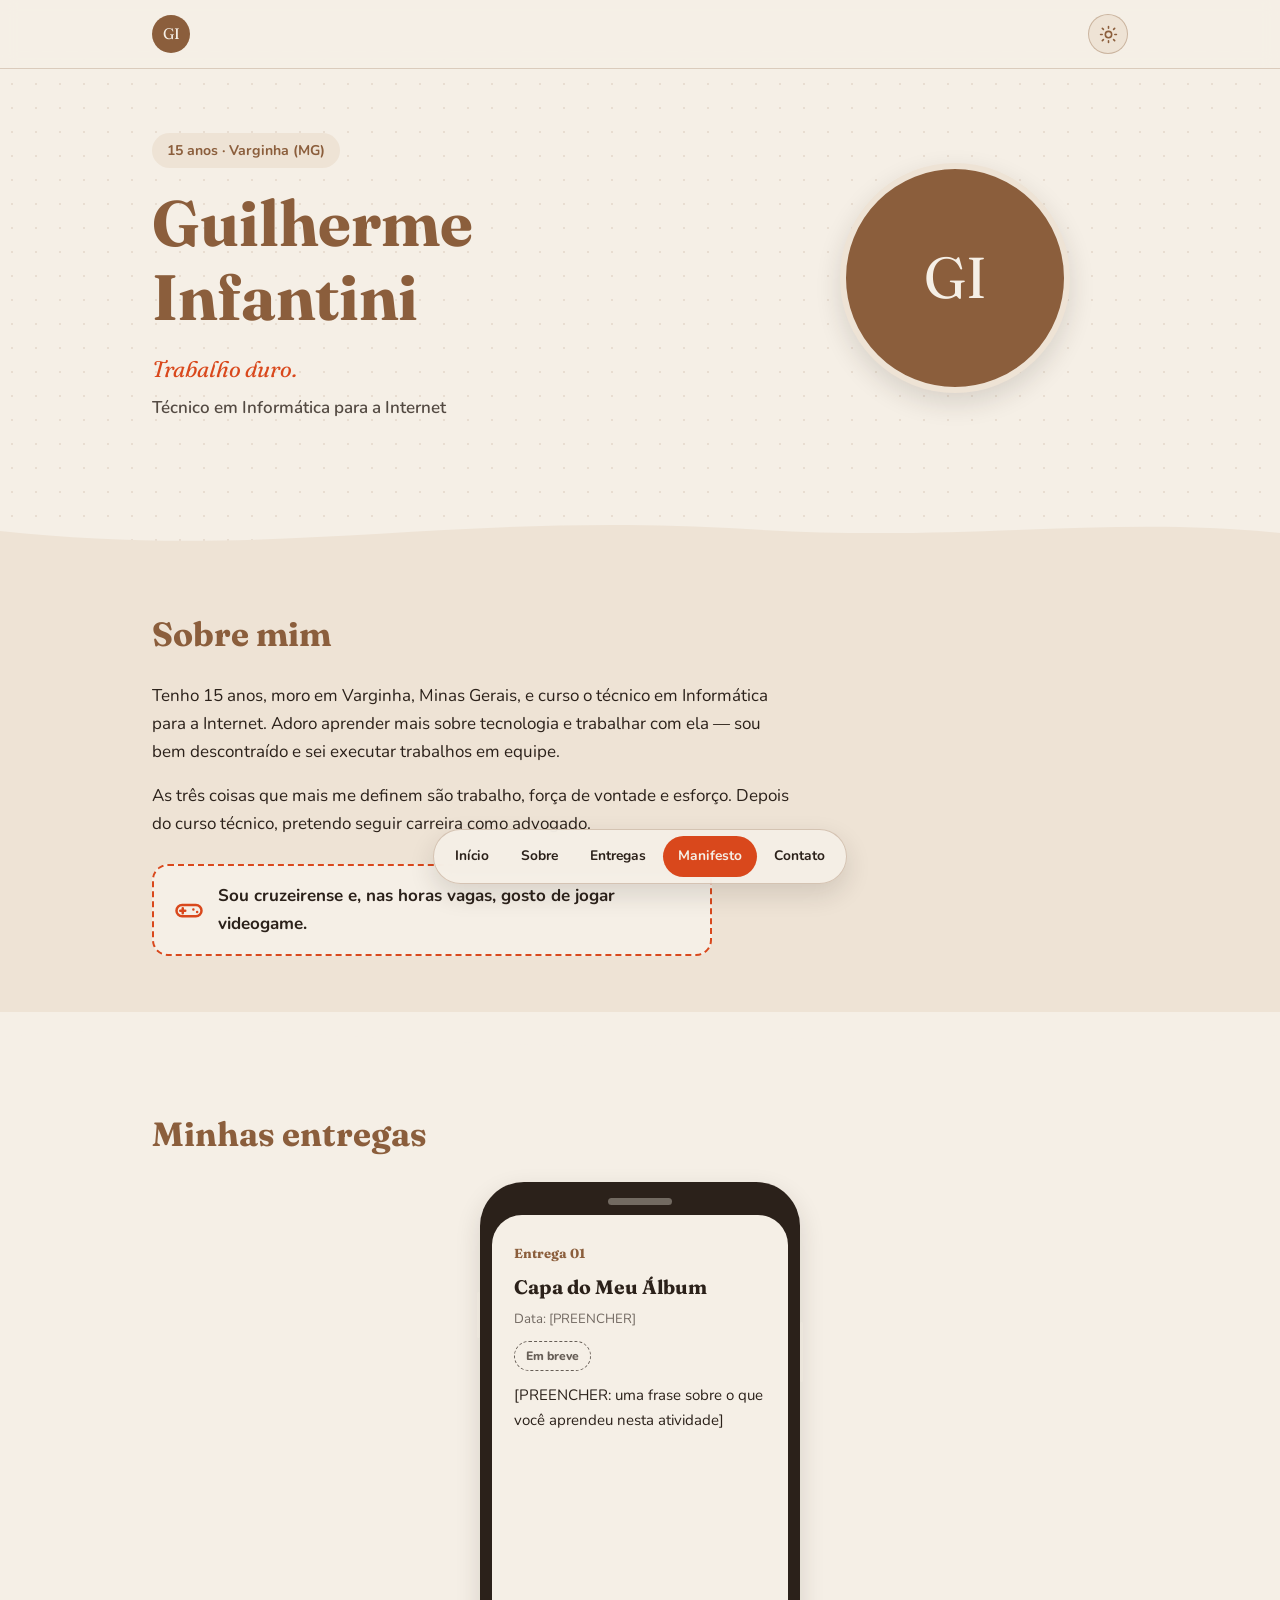
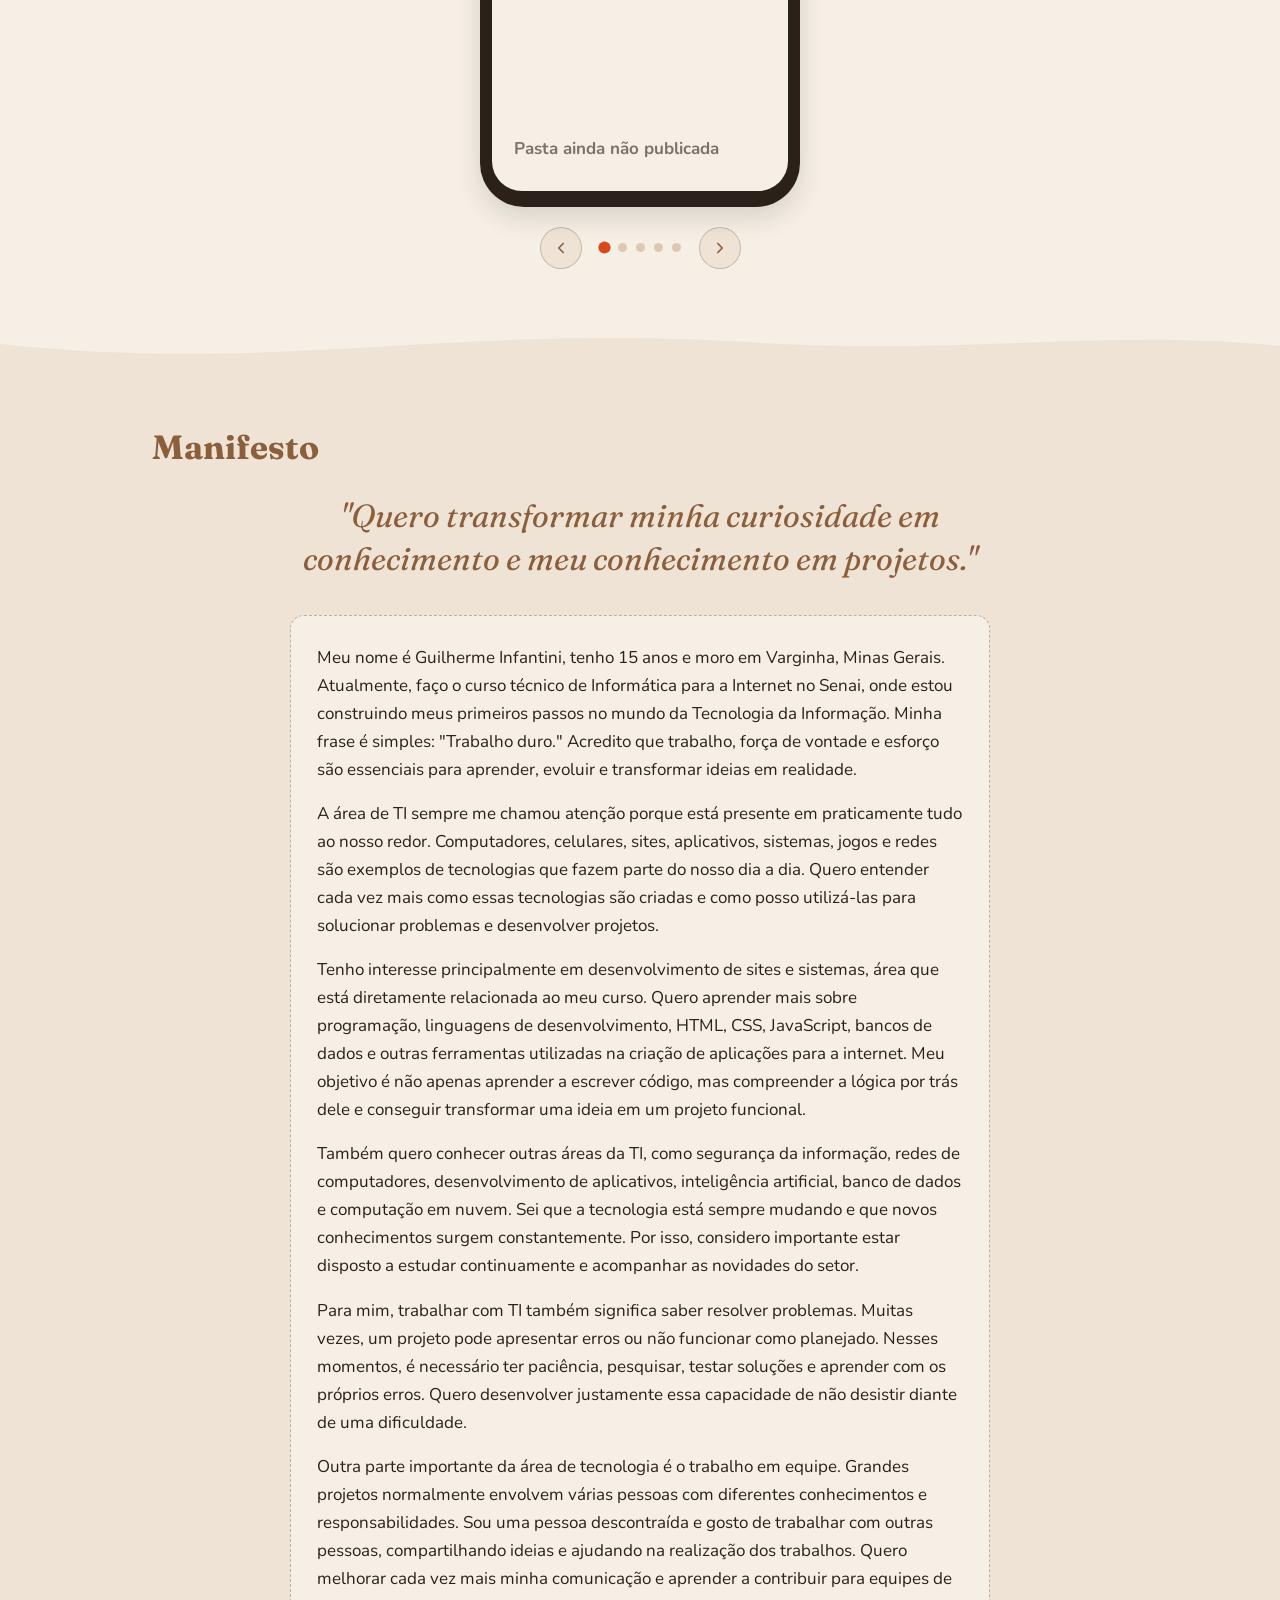
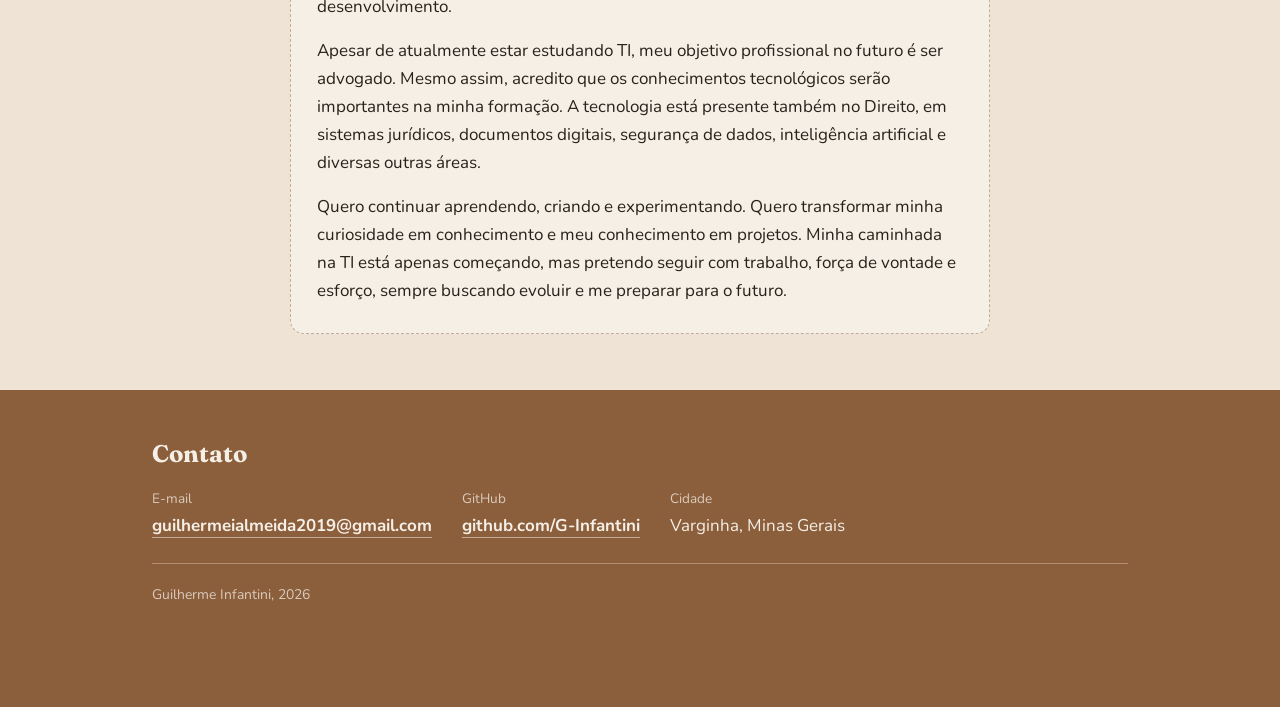
==== index.html @ 747e9217 "Add files via upload" ====
<!DOCTYPE html>
<html lang="pt-BR" data-tema="claro">
<head>
<meta charset="UTF-8">
<meta name="viewport" content="width=device-width, initial-scale=1">
<title>Guilherme Infantini</title>
<meta name="description" content="Guilherme Infantini, 15 anos, estudante do técnico em Informática para a Internet em Varginha, Minas Gerais.">

<!-- Fontes escolhidas: Fraunces (títulos, arredondada e acolhedora) e Nunito (texto) -->
<link rel="preconnect" href="https://fonts.googleapis.com">
<link rel="preconnect" href="https://fonts.gstatic.com" crossorigin>
<link href="https://fonts.googleapis.com/css2?family=Fraunces:opsz,wght@9..144,500;9..144,600;9..144,700&family=Nunito:wght@400;600;700;800&display=swap" rel="stylesheet">

<style>
  /* =========================================================
     VARIÁVEIS DE COR — paleta "Café com Leite" escolhida por mim.
     Tema claro é o padrão. O tema escuro troca só estas variáveis.
     ========================================================= */
  :root,
  [data-tema="claro"]{
    --fundo:      #F5EFE6; /* fundo geral da página */
    --texto:      #2B211A; /* texto principal */
    --primaria:   #8B5E3C; /* marrom, usada em títulos e ícones */
    --secundaria: #C9A27E; /* bege, usada em fundos e bordas suaves */
    --destaque:   #D9481C; /* laranja, usada em detalhes e botões */
    --fundo-alt: color-mix(in srgb, var(--secundaria) 16%, var(--fundo));
    --sombra: 0 10px 26px rgba(43,33,26,.14);
  }
  /* Tema escuro: mesmas cinco cores, só que invertendo o que é
     fundo e o que é texto, para manter contraste bom (AA). */
  [data-tema="escuro"]{
    --fundo:      #211A13;
    --texto:      #F5EFE6;
    --primaria:   #E0C29A;
    --secundaria: #8B5E3C;
    --destaque:   #FF7C52;
    --fundo-alt: color-mix(in srgb, var(--secundaria) 30%, var(--fundo));
    --sombra: 0 10px 28px rgba(0,0,0,.5);
  }

  *,*::before,*::after{box-sizing:border-box}

  html{scroll-behavior:smooth}

  body{
    margin:0;
    background:var(--fundo);
    color:var(--texto);
    font-family:'Nunito',-apple-system,BlinkMacSystemFont,"Segoe UI",sans-serif;
    font-size:17px;
    line-height:1.65;
    -webkit-font-smoothing:antialiased;
    transition:background .3s ease,color .3s ease;
  }

  /* Fundo pontilhado, bem sutil, fixo atrás de tudo */
  body::before{
    content:"";
    position:fixed;
    inset:0;
    z-index:-1;
    background-image:radial-gradient(var(--primaria) 1px, transparent 1px);
    background-size:24px 24px;
    opacity:.12;
    pointer-events:none;
  }

  h1,h2{
    font-family:'Fraunces',Georgia,serif;
    color:var(--primaria);
    line-height:1.15;
    margin:0;
  }

  a{color:var(--destaque)}
  a:focus-visible,button:focus-visible{
    outline:3px solid var(--destaque);
    outline-offset:3px;
    border-radius:4px;
  }

  .sr-only{
    position:absolute;width:1px;height:1px;
    padding:0;margin:-1px;overflow:hidden;
    clip:rect(0,0,0,0);white-space:nowrap;border:0;
  }

  .env{width:100%;max-width:1020px;margin-inline:auto;padding-inline:22px}

  /* =========================================================
     BARRA DE PROGRESSO DE LEITURA (fica no topo, cresce ao rolar)
     ========================================================= */
  .progresso{
    position:fixed;top:0;left:0;
    height:4px;width:0%;
    background:var(--destaque);
    z-index:60;
    transition:width .1s linear;
  }

  /* =========================================================
     BARRA SUPERIOR — logo + botão de alternar tema
     ========================================================= */
  .topo-fixo{
    position:sticky;top:0;z-index:30;
    background:color-mix(in srgb, var(--fundo) 88%, transparent);
    backdrop-filter:blur(8px);
    border-bottom:1px solid color-mix(in srgb, var(--primaria) 25%, transparent);
  }
  .env-fixo{
    max-width:1020px;margin-inline:auto;padding:14px 22px;
    display:flex;align-items:center;justify-content:space-between;
  }
  .logo{
    width:38px;height:38px;border-radius:50%;
    background:var(--primaria);color:var(--fundo);
    display:grid;place-items:center;
    font-family:'Fraunces',serif;font-size:.95rem;
    text-decoration:none;
  }
  .botao-tema{
    width:40px;height:40px;border-radius:50%;
    border:1px solid color-mix(in srgb, var(--primaria) 35%, transparent);
    background:var(--fundo-alt);
    color:var(--primaria);
    display:grid;place-items:center;cursor:pointer;
    transition:transform .3s ease;
  }
  .botao-tema:hover{transform:rotate(20deg)}
  .botao-tema svg{width:19px;height:19px}
  .icone-lua{display:none}
  [data-tema="escuro"] .icone-sol{display:none}
  [data-tema="escuro"] .icone-lua{display:block}

  /* =========================================================
     HERO — layout dividido (texto à esquerda, foto à direita)
     ========================================================= */
  .hero{padding:64px 0 90px}
  .hero .env{
    display:grid;grid-template-columns:1.35fr .8fr;
    gap:48px;align-items:center;
  }
  .etiqueta{
    display:inline-block;
    background:var(--fundo-alt);color:var(--primaria);
    font-weight:700;font-size:.88rem;
    padding:6px 15px;border-radius:999px;
    margin:0 0 18px;
  }
  h1{font-size:clamp(2.5rem,8vw,4rem);min-height:1.15em}
  .frase-hero{
    font-family:'Fraunces',serif;font-style:italic;
    font-size:1.4rem;color:var(--destaque);
    margin:18px 0 6px;
  }
  .curso{color:var(--texto);opacity:.8;font-weight:600;margin:0}

  .hero-foto{justify-self:center}
  .avatar{
    width:min(230px,58vw);aspect-ratio:1;border-radius:50%;
    background:var(--primaria);color:var(--fundo);
    display:grid;place-items:center;
    font-family:'Fraunces',serif;font-size:3.6rem;
    box-shadow:var(--sombra);
    border:6px solid var(--fundo-alt);
  }

  /* =========================================================
     DIVISÓRIA EM ONDA entre seções
     ========================================================= */
  .onda{display:block;width:100%;height:48px;margin-top:-1px}
  .onda path{fill:var(--fundo)}
  .onda.para-alt path{fill:var(--fundo-alt)}
  .onda.para-fundo path{fill:var(--fundo)}

  /* =========================================================
     SEÇÕES gerais
     ========================================================= */
  .secao{padding:56px 0}
  .secao.alt{background:var(--fundo-alt)}
  .secao h2{font-size:clamp(1.6rem,4.2vw,2.1rem);margin-bottom:28px}

  /* Animação de revelar ao rolar (some/some não, conforme prefers-reduced-motion) */
  .revela{opacity:0;transform:translateY(26px);transition:opacity .6s ease,transform .6s ease}
  .revela.mostrar{opacity:1;transform:none}

  /* --------- Sobre mim --------- */
  .sobre p{max-width:64ch;color:var(--texto);margin:0}
  .sobre p + p{margin-top:16px}

  .detalhe{
    margin-top:26px;
    display:flex;align-items:center;gap:14px;
    background:var(--fundo);
    border:2px dashed var(--destaque);
    border-radius:16px;
    padding:16px 20px;
    max-width:56ch;
  }
  .detalhe svg{width:30px;height:30px;color:var(--destaque);flex:none}
  .detalhe p{margin:0;font-weight:700}

  /* --------- Minhas entregas: carrossel em formato de celular --------- */
  .carrossel-celular{
    max-width:320px;margin:0 auto;text-align:center;
    border-radius:20px; /* só pra o contorno de foco ficar bonito */
  }

  /* moldura do aparelho */
  .celular{
    position:relative;
    background:var(--texto);
    border-radius:44px;
    padding:16px 12px;
    box-shadow:var(--sombra);
  }
  .entalhe{
    width:64px;height:7px;border-radius:999px;
    background:var(--fundo);opacity:.35;
    margin:0 auto 10px;
  }
  .botao-lateral{
    position:absolute;width:3px;border-radius:2px;
    background:color-mix(in srgb, var(--fundo) 30%, transparent);
  }
  .botao-lateral-1{left:-3px;top:110px;height:46px}
  .botao-lateral-2{right:-3px;top:140px;height:60px}

  /* tela: só o que está dentro dela é visível — as entregas deslizam aqui */
  .tela{
    background:var(--fundo);
    border-radius:30px;
    overflow:hidden;
    aspect-ratio:9/17.5;
    position:relative;
  }
  .tela-pista{
    list-style:none;margin:0;padding:0;
    display:flex;height:100%;width:100%;
    /* --indice é trocado pelo JS: cada passo desliza uma tela inteira */
    transform:translateX(calc(var(--indice, 0) * -100%));
    transition:transform .5s ease;
  }
  .tela-slide{
    flex:0 0 100%;height:100%;
    display:flex;flex-direction:column;
    text-align:left;
    padding:28px 22px;
    overflow-y:auto;
  }
  .tela-slide .numero{
    font-family:'Fraunces',serif;font-size:.82rem;
    color:var(--primaria);font-weight:700;margin:0 0 6px;
  }
  .tela-slide h3{
    font-family:'Fraunces',serif;font-size:1.22rem;
    margin:0 0 6px;color:var(--texto);
  }
  .tela-slide .data{font-size:.83rem;color:var(--texto);opacity:.65;margin:0 0 10px}
  .selo{
    display:inline-block;font-size:.76rem;font-weight:800;
    padding:4px 11px;border-radius:999px;margin-bottom:12px;align-self:flex-start;
  }
  .selo.concluida{background:var(--primaria);color:var(--fundo)}
  .selo.em-breve{background:transparent;border:1.5px dashed var(--texto);color:var(--texto);opacity:.7}
  .tela-slide .resumo{font-size:.94rem;margin:0 0 14px;color:var(--texto);flex:1}
  .tela-slide .link-entrega{
    display:inline-block;font-weight:800;text-decoration:none;
    border-bottom:2px solid var(--destaque);color:var(--texto);align-self:flex-start;
  }
  .tela-slide .link-desativado{
    display:inline-block;font-weight:700;color:var(--texto);opacity:.6;align-self:flex-start;
  }

  /* setas e bolinhas abaixo do celular */
  .controles-celular{
    display:flex;align-items:center;justify-content:center;gap:18px;
    margin-top:20px;
  }
  .seta-celular{
    width:42px;height:42px;border-radius:50%;
    border:1px solid color-mix(in srgb, var(--primaria) 35%, transparent);
    background:var(--fundo-alt);color:var(--primaria);
    display:grid;place-items:center;cursor:pointer;
    transition:background .2s ease,color .2s ease,transform .2s ease;
  }
  .seta-celular:hover{background:var(--destaque);color:var(--fundo);transform:scale(1.06)}
  .seta-celular svg{width:18px;height:18px}

  .pontos{display:flex;align-items:center;gap:9px}
  .ponto{
    width:9px;height:9px;border-radius:50%;
    background:var(--secundaria);border:0;padding:0;
    opacity:.5;cursor:pointer;transition:opacity .2s ease,transform .2s ease;
  }
  .ponto.ativo{opacity:1;background:var(--destaque);transform:scale(1.35)}

  @media (max-width:480px){
    .carrossel-celular{max-width:270px}
    .celular{padding:12px 9px;border-radius:36px}
    .tela{border-radius:24px}
  }

  /* --------- Manifesto --------- */
  .manifesto .frase-destaque{
    font-family:'Fraunces',serif;font-style:italic;
    font-size:clamp(1.4rem,4vw,2rem);
    color:var(--primaria);
    text-align:center;
    max-width:34ch;margin:0 auto 34px;
    line-height:1.35;
  }
  .texto-manifesto{
    max-width:70ch;margin:0 auto;color:var(--texto);
    background:var(--fundo);
    border:1px dashed color-mix(in srgb, var(--primaria) 45%, transparent);
    border-radius:14px;padding:28px 26px;
    text-align:left;
  }
  .texto-manifesto p{margin:0}
  .texto-manifesto p + p{margin-top:16px}

  /* =========================================================
     RODAPÉ / CONTATO
     ========================================================= */
  footer{
    background:var(--primaria);color:var(--fundo);
    padding:50px 0 100px; /* espaço extra embaixo por causa do menu flutuante */
  }
  footer h2{color:var(--fundo);font-size:1.5rem;margin-bottom:20px}
  .contatos{display:flex;gap:30px;flex-wrap:wrap;padding-bottom:22px;border-bottom:1px solid color-mix(in srgb, var(--fundo) 35%, transparent)}
  .contatos small{display:block;opacity:.75;font-size:.85rem;margin-bottom:2px}
  .contatos a{color:var(--fundo);text-decoration:none;border-bottom:1px solid color-mix(in srgb, var(--fundo) 55%, transparent);font-weight:700}
  .contatos a:hover{border-bottom-color:var(--fundo)}
  .assinatura{margin:20px 0 0;font-size:.87rem;opacity:.75}

  /* =========================================================
     MENU FLUTUANTE (pílula, fixo embaixo da tela)
     ========================================================= */
  .menu-flutuante{
    position:fixed;left:50%;bottom:16px;
    transform:translateX(-50%);
    z-index:50;
    display:flex;gap:2px;
    background:color-mix(in srgb, var(--fundo) 92%, transparent);
    backdrop-filter:blur(10px);
    border:1px solid color-mix(in srgb, var(--primaria) 30%, transparent);
    border-radius:999px;
    padding:6px;
    box-shadow:var(--sombra);
    max-width:94vw;
    overflow-x:auto;
  }
  .menu-flutuante a{
    white-space:nowrap;
    text-decoration:none;color:var(--texto);
    font-weight:700;font-size:.86rem;
    padding:9px 15px;border-radius:999px;
  }
  .menu-flutuante a.ativo{background:var(--destaque);color:var(--fundo)}

  /* =========================================================
     RESPONSIVO — celular
     ========================================================= */
  @media (max-width:820px){
    .hero{padding:38px 0 64px}
    .hero .env{grid-template-columns:1fr;gap:34px}
    .hero-foto{order:-1;justify-self:start}
    .secao{padding:44px 0}
  }
  @media (max-width:480px){
    body{font-size:16px}
    .menu-flutuante a{padding:8px 11px;font-size:.8rem}
    .detalhe{flex-direction:column;align-items:flex-start;text-align:left}
  }

  /* =========================================================
     RESPEITA "REDUZIR MOVIMENTO" — desliga toda animação/transição
     ========================================================= */
  @media (prefers-reduced-motion: reduce){
    *,*::before,*::after{
      animation-duration:.001ms !important;
      animation-iteration-count:1 !important;
      transition-duration:.001ms !important;
    }
    html{scroll-behavior:auto}
  }
</style>
</head>
<body>

<!-- Barra de progresso de leitura: a largura é atualizada pelo JS ao rolar -->
<div class="progresso" id="progresso" aria-hidden="true"></div>

<!-- Barra fixa do topo: logo + botão de tema -->
<header class="topo-fixo">
  <div class="env-fixo">
    <a href="#inicio" class="logo" aria-label="Voltar ao início">GI</a>
    <button id="botao-tema" class="botao-tema" type="button"
            aria-label="Alternar entre tema claro e escuro" aria-pressed="false">
      <!-- ícone de sol: aparece no tema claro -->
      <svg class="icone-sol" viewBox="0 0 24 24" fill="none" stroke="currentColor" stroke-width="2" stroke-linecap="round" aria-hidden="true">
        <circle cx="12" cy="12" r="4"/><path d="M12 2v2M12 20v2M4.2 4.2l1.4 1.4M18.4 18.4l1.4 1.4M2 12h2M20 12h2M4.2 19.8l1.4-1.4M18.4 5.6l1.4-1.4"/>
      </svg>
      <!-- ícone de lua: aparece no tema escuro -->
      <svg class="icone-lua" viewBox="0 0 24 24" fill="none" stroke="currentColor" stroke-width="2" stroke-linecap="round" stroke-linejoin="round" aria-hidden="true">
        <path d="M21 12.8A9 9 0 1 1 11.2 3 7 7 0 0 0 21 12.8z"/>
      </svg>
    </button>
  </div>
</header>

<main id="inicio">

  <!-- ================= HERO ================= -->
  <section class="hero">
    <div class="env">
      <div>
        <p class="etiqueta">15 anos · Varginha (MG)</p>

        <!-- Nome: efeito de "decifrar letra por letra".
             O texto real fica sempre disponível para leitor de tela (.sr-only);
             o span animado é decorativo (aria-hidden) e o JS reduz/desliga
             a animação se a pessoa pediu "reduzir movimento". -->
        <h1>
          <span class="sr-only">Guilherme Infantini</span>
          <span id="nome-scramble" aria-hidden="true">Guilherme Infantini</span>
        </h1>

        <p class="frase-hero">Trabalho duro.</p>
        <p class="curso">Técnico em Informática para a Internet</p>
      </div>

      <div class="hero-foto">
        <!-- Avatar em círculo. Para usar foto de verdade, troque a div abaixo por:
             <img class="avatar" src="minha-foto.jpg" alt="Foto de Guilherme Infantini" style="object-fit:cover"> -->
        <div class="avatar" role="img" aria-label="Foto de Guilherme Infantini">GI</div>
      </div>
    </div>
  </section>

  <svg class="onda para-alt" viewBox="0 0 1200 48" preserveAspectRatio="none" aria-hidden="true">
    <path d="M0,20 C260,50 420,0 700,18 C900,32 1040,4 1200,22 L1200,48 L0,48 Z"></path>
  </svg>

  <!-- ================= SOBRE MIM ================= -->
  <section id="sobre" class="secao alt sobre">
    <div class="env">
      <h2 class="revela">Sobre mim</h2>
      <p class="revela">Tenho 15 anos, moro em Varginha, Minas Gerais, e curso o técnico em Informática para a Internet. Adoro aprender mais sobre tecnologia e trabalhar com ela — sou bem descontraído e sei executar trabalhos em equipe.</p>
      <p class="revela">As três coisas que mais me definem são trabalho, força de vontade e esforço. Depois do curso técnico, pretendo seguir carreira como advogado.</p>

      <!-- Detalhe único da minha página, bem visível -->
      <aside class="detalhe revela">
        <svg viewBox="0 0 24 24" fill="none" stroke="currentColor" stroke-width="2" stroke-linecap="round" stroke-linejoin="round" aria-hidden="true">
          <rect x="2" y="8" width="20" height="9" rx="4.5"/>
          <path d="M7 10.5v4M5 12.5h4M15.5 11.5h.01M18.5 13.5h.01"/>
        </svg>
        <p>Sou cruzeirense e, nas horas vagas, gosto de jogar videogame.</p>
      </aside>
    </div>
  </section>

  <svg class="onda para-fundo" viewBox="0 0 1200 48" preserveAspectRatio="none" aria-hidden="true">
    <path d="M0,26 C260,0 420,50 700,30 C900,16 1040,44 1200,24 L1200,48 L0,48 Z"></path>
  </svg>

  <!-- ================= MINHAS ENTREGAS ================= -->
  <section id="entregas" class="secao entregas">
    <div class="env">
      <h2 class="revela">Minhas entregas</h2>

      <!-- Carrossel em formato de celular: mostra uma entrega por vez.
           Dá pra passar clicando nas setas, nas bolinhas, arrastando o
           dedo na tela (celular de verdade) ou com as setas do teclado. -->
      <div class="carrossel-celular revela" tabindex="0"
           aria-roledescription="carrossel" aria-label="Minhas entregas, uma por vez">

        <div class="celular">
          <div class="entalhe" aria-hidden="true"></div>

          <div class="tela">
            <ul class="tela-pista" id="pista-entregas" style="--indice:0">

              <!-- Cada slide é uma entrega. Troque data, status e link quando
                   ela estiver pronta: selo.em-breve -> selo.concluida,
                   troque o <span class="link-desativado"> por
                   <a class="link-entrega" href="LINK-REAL">Abrir pasta</a>. -->
              <li class="tela-slide">
                <p class="numero">Entrega 01</p>
                <h3>Capa do Meu Álbum</h3>
                <p class="data">Data: [PREENCHER]</p>
                <span class="selo em-breve">Em breve</span>
                <p class="resumo">[PREENCHER: uma frase sobre o que você aprendeu nesta atividade]</p>
                <span class="link-desativado">Pasta ainda não publicada</span>
              </li>

              <li class="tela-slide">
                <p class="numero">Entrega 02</p>
                <h3>Dashboard Quem Sou Eu</h3>
                <p class="data">Data: [PREENCHER]</p>
                <span class="selo em-breve">Em breve</span>
                <p class="resumo">[PREENCHER: uma frase sobre o que você aprendeu nesta atividade]</p>
                <span class="link-desativado">Pasta ainda não publicada</span>
              </li>

              <li class="tela-slide">
                <p class="numero">Entrega 03</p>
                <h3>Árvore das Profissões 2.0</h3>
                <p class="data">Data: [PREENCHER]</p>
                <span class="selo em-breve">Em breve</span>
                <p class="resumo">[PREENCHER: uma frase sobre o que você aprendeu nesta atividade]</p>
                <span class="link-desativado">Pasta ainda não publicada</span>
              </li>

              <li class="tela-slide">
                <p class="numero">Entrega 04</p>
                <h3>Âncoras de Carreira</h3>
                <p class="data">Data: [PREENCHER]</p>
                <span class="selo em-breve">Em breve</span>
                <p class="resumo">[PREENCHER: uma frase sobre o que você aprendeu nesta atividade]</p>
                <span class="link-desativado">Pasta ainda não publicada</span>
              </li>

              <li class="tela-slide">
                <p class="numero">Entrega 05</p>
                <h3>Manifesto</h3>
                <p class="data">Data: [PREENCHER]</p>
                <span class="selo em-breve">Em breve</span>
                <p class="resumo">[PREENCHER: uma frase sobre o que você aprendeu nesta atividade]</p>
                <span class="link-desativado">Pasta ainda não publicada</span>
              </li>

            </ul>
          </div>

          <span class="botao-lateral botao-lateral-1" aria-hidden="true"></span>
          <span class="botao-lateral botao-lateral-2" aria-hidden="true"></span>
        </div>

        <div class="controles-celular">
          <button type="button" id="entrega-anterior" class="seta-celular" aria-label="Entrega anterior">
            <svg viewBox="0 0 24 24" fill="none" stroke="currentColor" stroke-width="2.2" stroke-linecap="round" stroke-linejoin="round" aria-hidden="true"><path d="m15 18-6-6 6-6"/></svg>
          </button>

          <div class="pontos" id="pontos-entregas" role="tablist" aria-label="Ir direto para uma entrega">
            <button type="button" class="ponto ativo" data-indice="0" role="tab" aria-selected="true" aria-label="Entrega 1"></button>
            <button type="button" class="ponto" data-indice="1" role="tab" aria-selected="false" aria-label="Entrega 2"></button>
            <button type="button" class="ponto" data-indice="2" role="tab" aria-selected="false" aria-label="Entrega 3"></button>
            <button type="button" class="ponto" data-indice="3" role="tab" aria-selected="false" aria-label="Entrega 4"></button>
            <button type="button" class="ponto" data-indice="4" role="tab" aria-selected="false" aria-label="Entrega 5"></button>
          </div>

          <button type="button" id="entrega-proxima" class="seta-celular" aria-label="Próxima entrega">
            <svg viewBox="0 0 24 24" fill="none" stroke="currentColor" stroke-width="2.2" stroke-linecap="round" stroke-linejoin="round" aria-hidden="true"><path d="m9 18 6-6-6-6"/></svg>
          </button>
        </div>

        <!-- Anuncia a entrega atual para quem usa leitor de tela -->
        <p class="sr-only" id="status-carrossel" aria-live="polite">Entrega 1 de 5: Capa do Meu Álbum</p>
      </div>
    </div>
  </section>

  <svg class="onda para-alt" viewBox="0 0 1200 48" preserveAspectRatio="none" aria-hidden="true">
    <path d="M0,20 C260,50 420,0 700,18 C900,32 1040,4 1200,22 L1200,48 L0,48 Z"></path>
  </svg>

  <!-- ================= MANIFESTO ================= -->
  <section id="manifesto" class="secao alt manifesto">
    <div class="env">
      <h2 class="revela">Manifesto</h2>
      <blockquote class="frase-destaque revela">"Quero transformar minha curiosidade em conhecimento e meu conhecimento em projetos."</blockquote>

      <div class="texto-manifesto revela">
        <h3 class="sr-only">Meu Manifesto — Tecnologia, Trabalho e Futuro</h3>

        <p>Meu nome é Guilherme Infantini, tenho 15 anos e moro em Varginha, Minas Gerais. Atualmente, faço o curso técnico de Informática para a Internet no Senai, onde estou construindo meus primeiros passos no mundo da Tecnologia da Informação. Minha frase é simples: "Trabalho duro." Acredito que trabalho, força de vontade e esforço são essenciais para aprender, evoluir e transformar ideias em realidade.</p>

        <p>A área de TI sempre me chamou atenção porque está presente em praticamente tudo ao nosso redor. Computadores, celulares, sites, aplicativos, sistemas, jogos e redes são exemplos de tecnologias que fazem parte do nosso dia a dia. Quero entender cada vez mais como essas tecnologias são criadas e como posso utilizá-las para solucionar problemas e desenvolver projetos.</p>

        <p>Tenho interesse principalmente em desenvolvimento de sites e sistemas, área que está diretamente relacionada ao meu curso. Quero aprender mais sobre programação, linguagens de desenvolvimento, HTML, CSS, JavaScript, bancos de dados e outras ferramentas utilizadas na criação de aplicações para a internet. Meu objetivo é não apenas aprender a escrever código, mas compreender a lógica por trás dele e conseguir transformar uma ideia em um projeto funcional.</p>

        <p>Também quero conhecer outras áreas da TI, como segurança da informação, redes de computadores, desenvolvimento de aplicativos, inteligência artificial, banco de dados e computação em nuvem. Sei que a tecnologia está sempre mudando e que novos conhecimentos surgem constantemente. Por isso, considero importante estar disposto a estudar continuamente e acompanhar as novidades do setor.</p>

        <p>Para mim, trabalhar com TI também significa saber resolver problemas. Muitas vezes, um projeto pode apresentar erros ou não funcionar como planejado. Nesses momentos, é necessário ter paciência, pesquisar, testar soluções e aprender com os próprios erros. Quero desenvolver justamente essa capacidade de não desistir diante de uma dificuldade.</p>

        <p>Outra parte importante da área de tecnologia é o trabalho em equipe. Grandes projetos normalmente envolvem várias pessoas com diferentes conhecimentos e responsabilidades. Sou uma pessoa descontraída e gosto de trabalhar com outras pessoas, compartilhando ideias e ajudando na realização dos trabalhos. Quero melhorar cada vez mais minha comunicação e aprender a contribuir para equipes de desenvolvimento.</p>

        <p>Apesar de atualmente estar estudando TI, meu objetivo profissional no futuro é ser advogado. Mesmo assim, acredito que os conhecimentos tecnológicos serão importantes na minha formação. A tecnologia está presente também no Direito, em sistemas jurídicos, documentos digitais, segurança de dados, inteligência artificial e diversas outras áreas.</p>

        <p>Quero continuar aprendendo, criando e experimentando. Quero transformar minha curiosidade em conhecimento e meu conhecimento em projetos. Minha caminhada na TI está apenas começando, mas pretendo seguir com trabalho, força de vontade e esforço, sempre buscando evoluir e me preparar para o futuro.</p>
      </div>
    </div>
  </section>

</main>

<!-- ================= CONTATO ================= -->
<footer id="contato">
  <div class="env">
    <h2>Contato</h2>
    <div class="contatos">
      <div>
        <small>E-mail</small>
        <a href="mailto:guilhermeialmeida2019@gmail.com">guilhermeialmeida2019@gmail.com</a>
      </div>
      <div>
        <small>GitHub</small>
        <a href="https://github.com/G-Infantini" target="_blank" rel="noopener">github.com/G-Infantini</a>
      </div>
      <div>
        <small>Cidade</small>
        <span>Varginha, Minas Gerais</span>
      </div>
    </div>
    <p class="assinatura">Guilherme Infantini, 2026</p>
  </div>
</footer>

<!-- Menu flutuante, estilo pílula, fixo embaixo da tela -->
<nav class="menu-flutuante" aria-label="Navegação principal">
  <a href="#inicio">Início</a>
  <a href="#sobre">Sobre</a>
  <a href="#entregas">Entregas</a>
  <a href="#manifesto">Manifesto</a>
  <a href="#contato">Contato</a>
</nav>

<script>
  // Verifica se a pessoa pediu para reduzir movimento no sistema dela
  var reduzirMovimento = window.matchMedia('(prefers-reduced-motion: reduce)').matches;

  /* ---------------------------------------------------------
     1) BARRA DE PROGRESSO DE LEITURA
     Calcula quanto da página já foi rolado e ajusta a largura da barra.
     --------------------------------------------------------- */
  var barraProgresso = document.getElementById('progresso');
  function atualizarProgresso(){
    var alturaTotal = document.documentElement.scrollHeight - window.innerHeight;
    var rolado = window.scrollY;
    var porcentagem = alturaTotal > 0 ? (rolado / alturaTotal) * 100 : 0;
    barraProgresso.style.width = porcentagem + '%';
  }
  window.addEventListener('scroll', atualizarProgresso, { passive: true });
  atualizarProgresso();

  /* ---------------------------------------------------------
     2) BOTÃO DE TEMA CLARO/ESCURO
     Guarda a escolha no localStorage para lembrar na próxima visita.
     --------------------------------------------------------- */
  var raiz = document.documentElement;
  var botaoTema = document.getElementById('botao-tema');
  var temaSalvo = localStorage.getItem('tema-guilherme');
  if(temaSalvo){
    raiz.setAttribute('data-tema', temaSalvo);
    botaoTema.setAttribute('aria-pressed', String(temaSalvo === 'escuro'));
  }
  botaoTema.addEventListener('click', function(){
    var atual = raiz.getAttribute('data-tema');
    var novo = atual === 'escuro' ? 'claro' : 'escuro';
    raiz.setAttribute('data-tema', novo);
    localStorage.setItem('tema-guilherme', novo);
    botaoTema.setAttribute('aria-pressed', String(novo === 'escuro'));
  });

  /* ---------------------------------------------------------
     3) NOME QUE SE "DECIFRA" LETRA POR LETRA
     Embaralha o texto e vai revelando as letras certas aos poucos.
     Se a pessoa pediu para reduzir movimento, mostra o nome direto.
     --------------------------------------------------------- */
  var spanNome = document.getElementById('nome-scramble');
  var nomeFinal = 'Guilherme Infantini';
  var letrasAleatorias = 'ABCDEFGHIJKLMNOPQRSTUVWXYZabcdefghijklmnopqrstuvwxyz';

  function embaralharNome(elemento, texto, duracaoMs){
    var totalFrames = Math.round(duracaoMs / 40);
    var frame = 0;
    var intervalo = setInterval(function(){
      frame++;
      var progresso = frame / totalFrames;
      var novoTexto = '';
      for(var i = 0; i < texto.length; i++){
        var letra = texto[i];
        if(letra === ' '){ novoTexto += ' '; continue; }
        if(i / texto.length < progresso){
          novoTexto += letra;
        } else {
          novoTexto += letrasAleatorias[Math.floor(Math.random() * letrasAleatorias.length)];
        }
      }
      elemento.textContent = novoTexto;
      if(frame >= totalFrames){
        elemento.textContent = texto;
        clearInterval(intervalo);
      }
    }, 40);
  }

  if(reduzirMovimento){
    spanNome.textContent = nomeFinal;
  } else {
    embaralharNome(spanNome, nomeFinal, 900);
  }

  /* ---------------------------------------------------------
     4) SEÇÕES SURGEM DE BAIXO PARA CIMA AO ROLAR
     --------------------------------------------------------- */
  var itensRevelar = document.querySelectorAll('.revela');
  if(reduzirMovimento){
    itensRevelar.forEach(function(el){ el.classList.add('mostrar'); });
  } else {
    var observadorRevela = new IntersectionObserver(function(entradas){
      entradas.forEach(function(entrada){
        if(entrada.isIntersecting){
          entrada.target.classList.add('mostrar');
          observadorRevela.unobserve(entrada.target);
        }
      });
    }, { threshold: 0.15 });
    itensRevelar.forEach(function(el){ observadorRevela.observe(el); });
  }

  /* ---------------------------------------------------------
     5) CARROSSEL EM FORMATO DE CELULAR (seção "Minhas entregas")
     Passa uma entrega de cada vez. Funciona clicando nas setas,
     nas bolinhas, arrastando o dedo na tela e com as setas do teclado.
     --------------------------------------------------------- */
  var pistaEntregas = document.getElementById('pista-entregas');
  var slidesEntregas = pistaEntregas.querySelectorAll('.tela-slide');
  var pontosEntregas = document.querySelectorAll('.ponto');
  var statusCarrossel = document.getElementById('status-carrossel');
  var botaoAnterior = document.getElementById('entrega-anterior');
  var botaoProxima = document.getElementById('entrega-proxima');
  var telaEntregas = document.querySelector('.tela');
  var indiceEntregaAtual = 0;
  var titulosEntregas = [
    'Capa do Meu Álbum',
    'Dashboard Quem Sou Eu',
    'Árvore das Profissões 2.0',
    'Âncoras de Carreira',
    'Manifesto'
  ];

  function irParaEntrega(indice){
    // Dá a volta: depois da última, volta pra primeira (e vice-versa)
    var total = slidesEntregas.length;
    indiceEntregaAtual = (indice + total) % total;
    pistaEntregas.style.setProperty('--indice', indiceEntregaAtual);
    pontosEntregas.forEach(function(ponto, i){
      var ativo = i === indiceEntregaAtual;
      ponto.classList.toggle('ativo', ativo);
      ponto.setAttribute('aria-selected', String(ativo));
    });
    statusCarrossel.textContent =
      'Entrega ' + (indiceEntregaAtual + 1) + ' de ' + total + ': ' + titulosEntregas[indiceEntregaAtual];
  }

  botaoAnterior.addEventListener('click', function(){ irParaEntrega(indiceEntregaAtual - 1); });
  botaoProxima.addEventListener('click', function(){ irParaEntrega(indiceEntregaAtual + 1); });
  pontosEntregas.forEach(function(ponto){
    ponto.addEventListener('click', function(){
      irParaEntrega(Number(ponto.getAttribute('data-indice')));
    });
  });

  // Setas do teclado, quando o carrossel estiver em foco
  document.querySelector('.carrossel-celular').addEventListener('keydown', function(e){
    if(e.key === 'ArrowRight'){ irParaEntrega(indiceEntregaAtual + 1); }
    if(e.key === 'ArrowLeft'){ irParaEntrega(indiceEntregaAtual - 1); }
  });

  // Arrastar o dedo na tela do celular (toque)
  var xToqueInicial = null;
  telaEntregas.addEventListener('touchstart', function(e){
    xToqueInicial = e.touches[0].clientX;
  }, { passive: true });
  telaEntregas.addEventListener('touchend', function(e){
    if(xToqueInicial === null) return;
    var diferenca = xToqueInicial - e.changedTouches[0].clientX;
    if(Math.abs(diferenca) > 40){
      irParaEntrega(diferenca > 0 ? indiceEntregaAtual + 1 : indiceEntregaAtual - 1);
    }
    xToqueInicial = null;
  });

  irParaEntrega(0);

  /* ---------------------------------------------------------
     6) MENU FLUTUANTE: marca o link da seção que está na tela
     --------------------------------------------------------- */
  var secoesPagina = ['inicio','sobre','entregas','manifesto','contato']
    .map(function(id){ return document.getElementById(id); })
    .filter(Boolean);
  var linksMenu = document.querySelectorAll('.menu-flutuante a');
  var observadorMenu = new IntersectionObserver(function(entradas){
    entradas.forEach(function(entrada){
      if(entrada.isIntersecting){
        linksMenu.forEach(function(link){
          link.classList.toggle('ativo', link.getAttribute('href') === '#' + entrada.target.id);
        });
      }
    });
  }, { rootMargin: '-45% 0px -50% 0px' });
  secoesPagina.forEach(function(s){ observadorMenu.observe(s); });
</script>

</body>
</html>
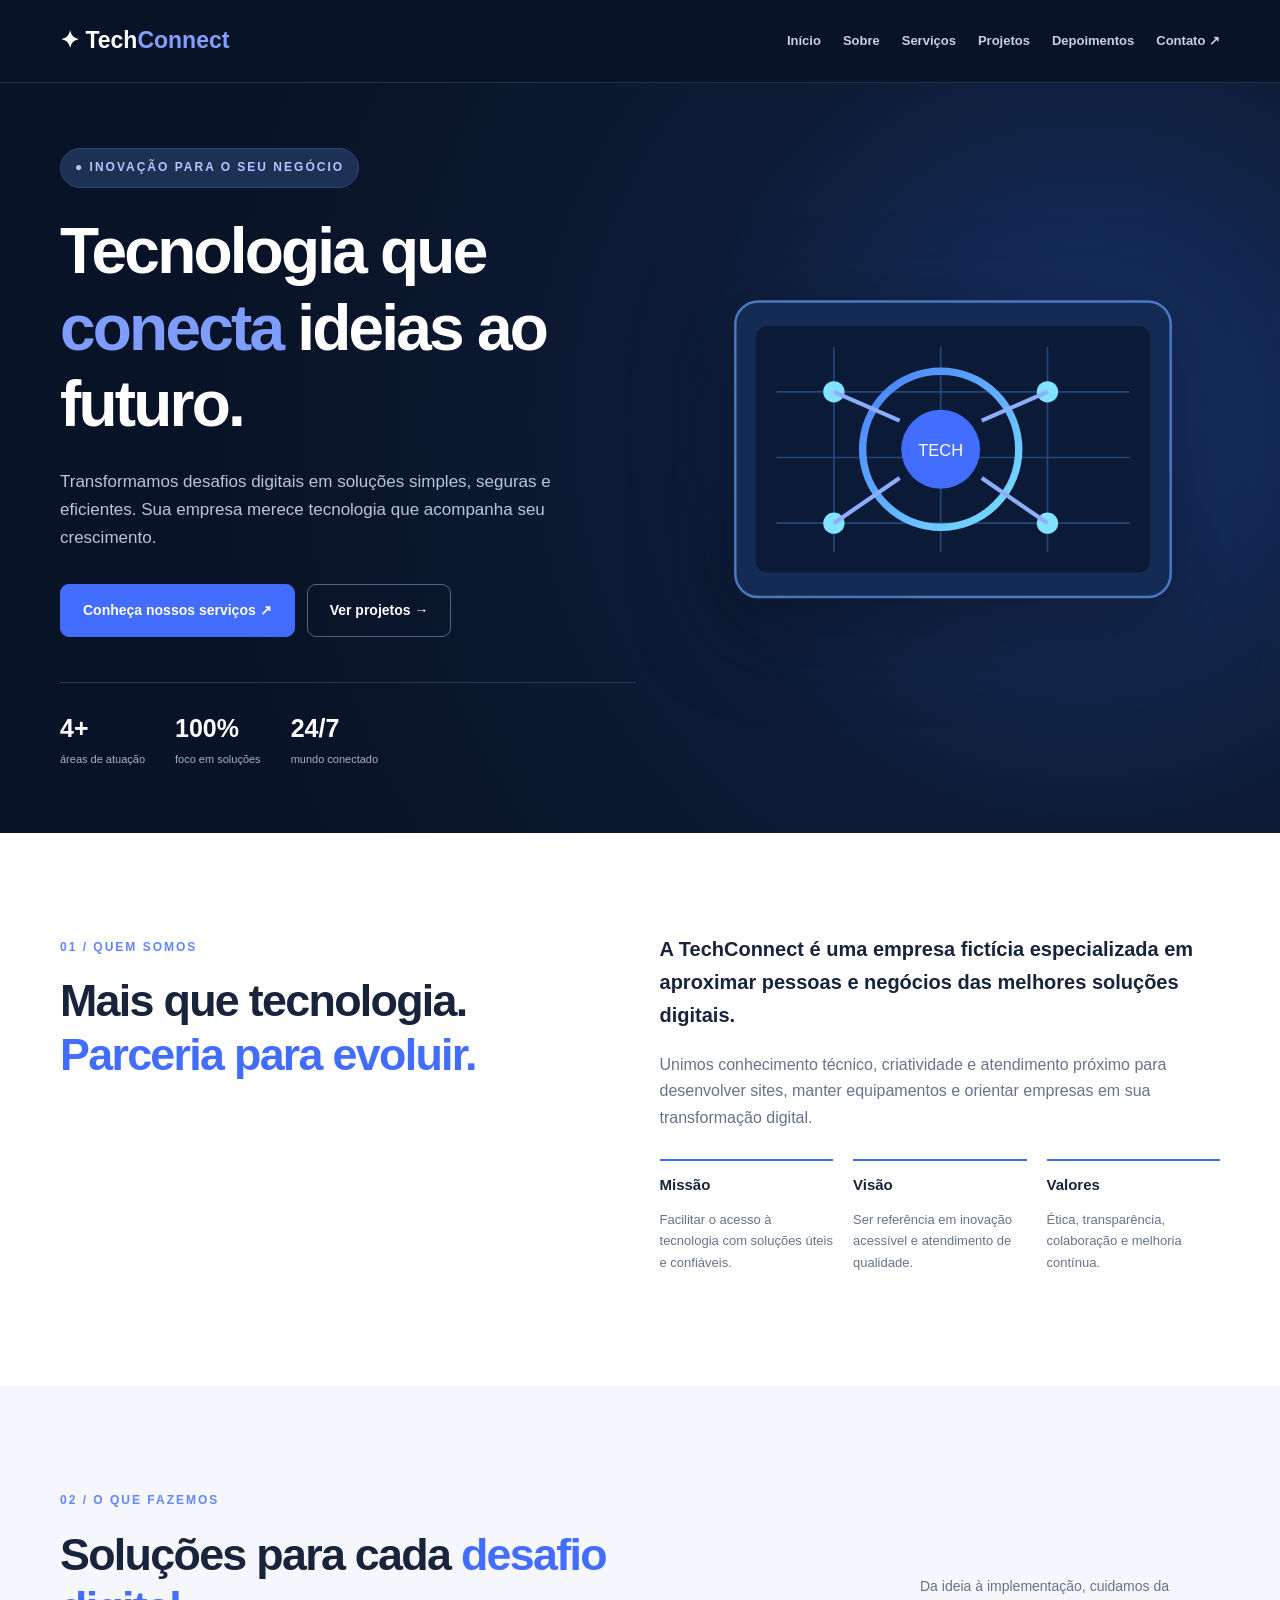
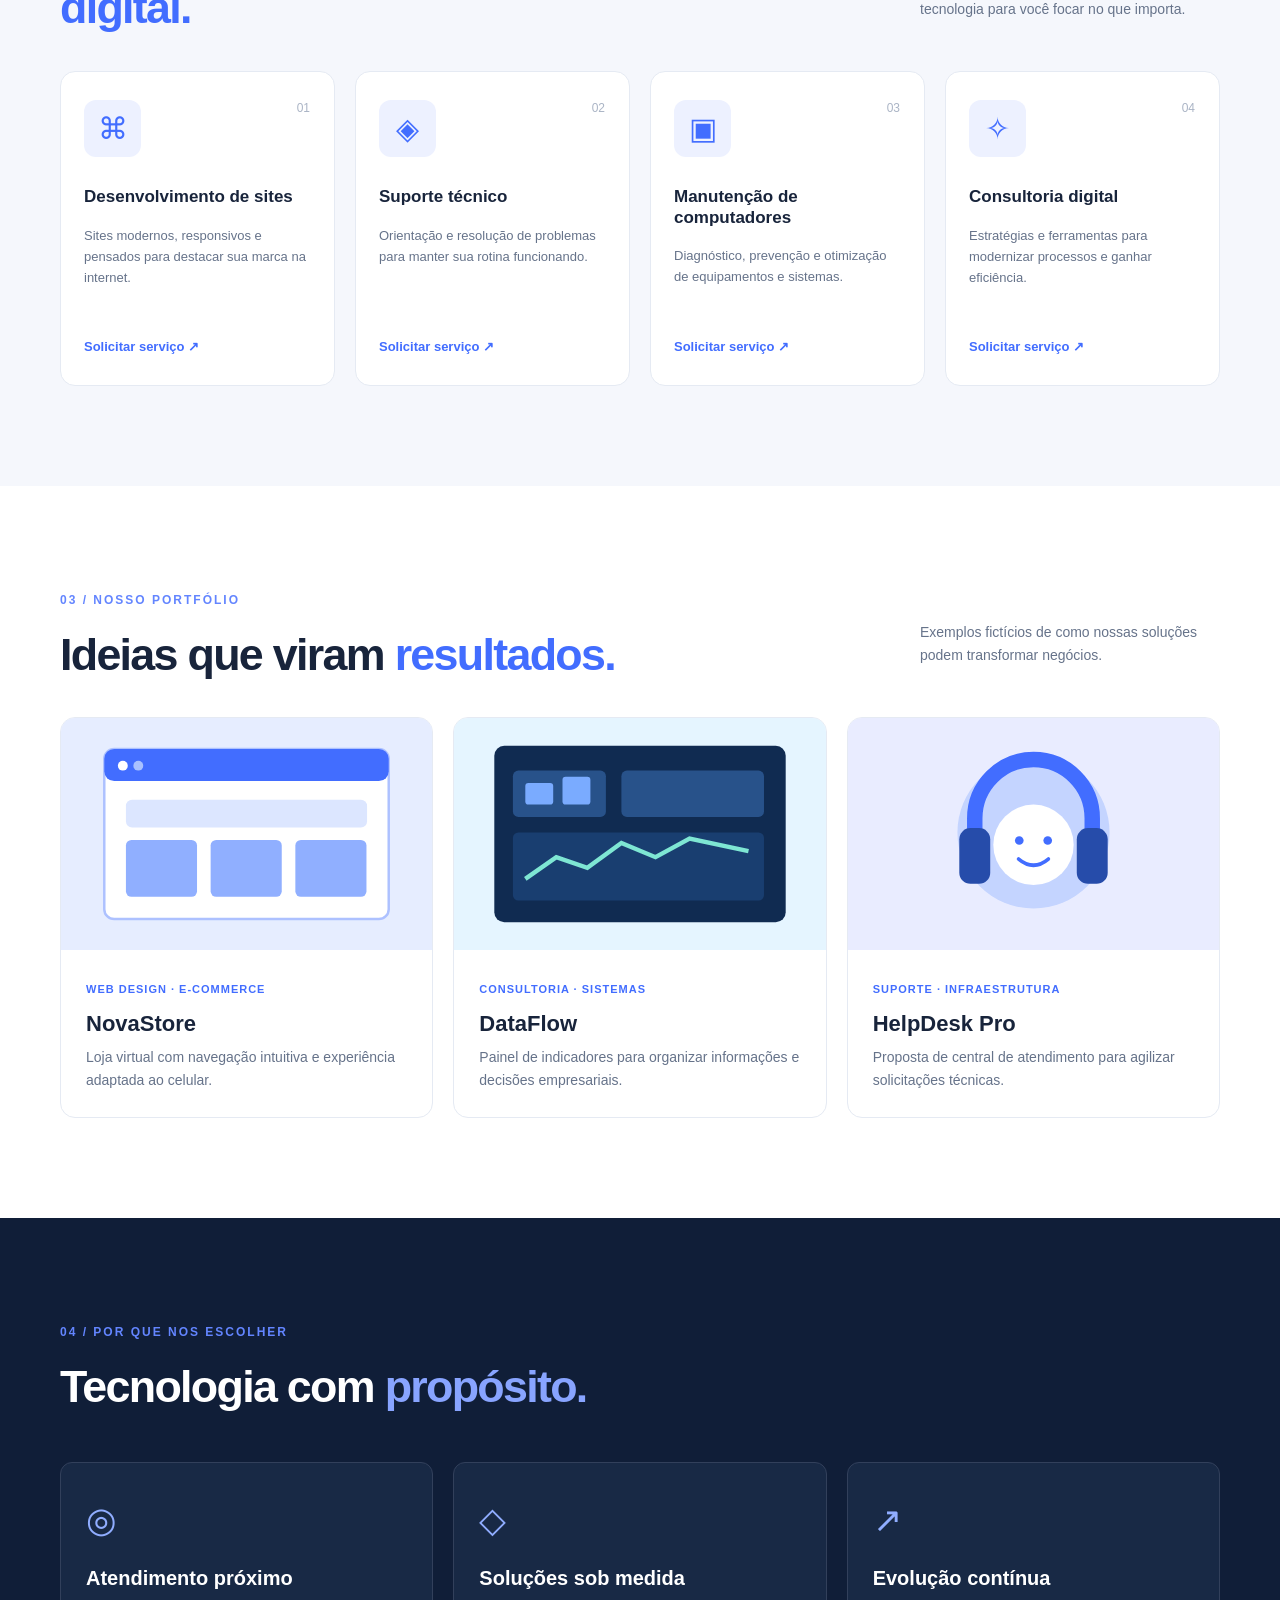
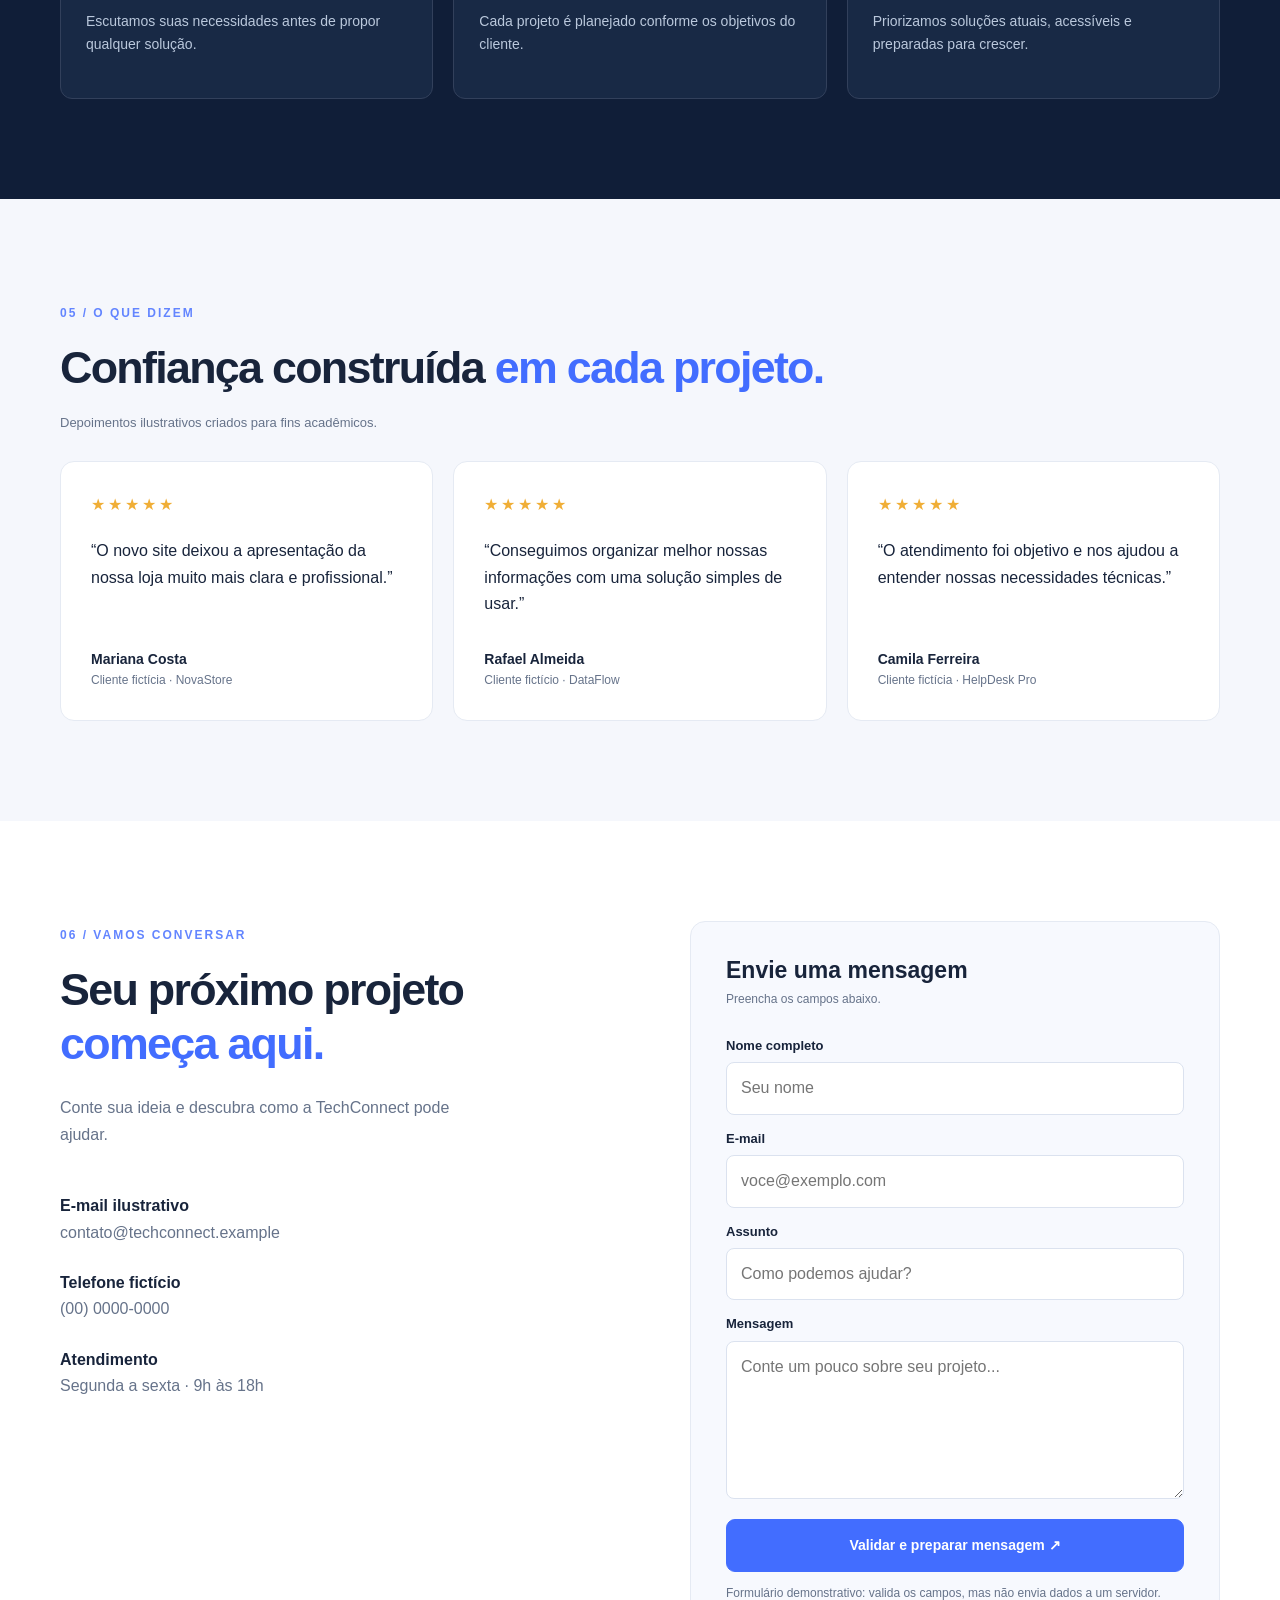
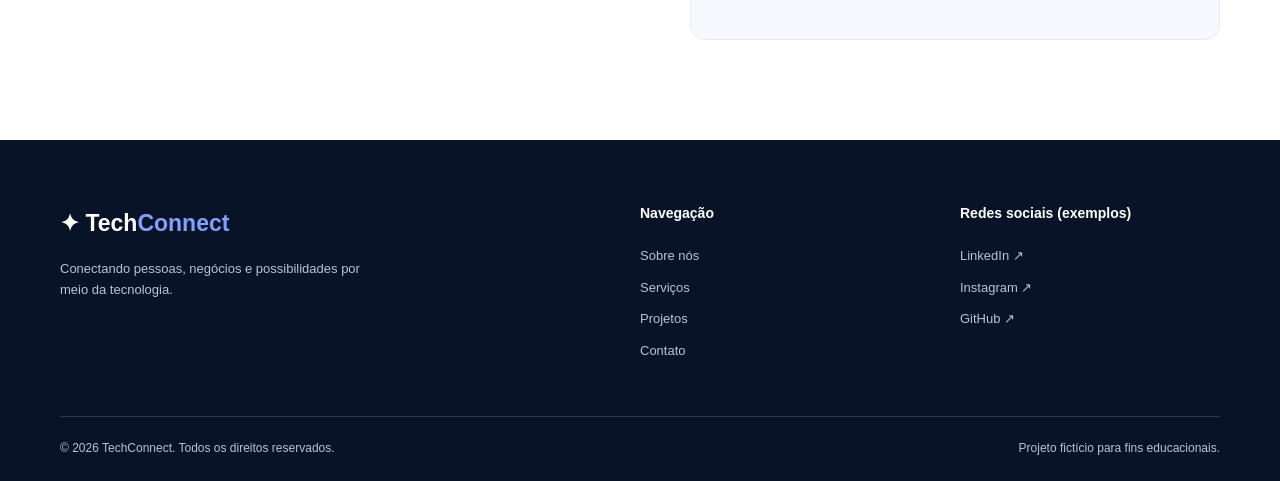
==== commit 8d54990f: "Organiza o TechConnect na raiz e preserva o endereço antigo do site" ====
--- a/index.html
+++ b/index.html
@@ -1,809 +1,18 @@
-<!DOCTYPE html>
-<html lang="pt-BR" data-tema="claro">
+<!doctype html>
+<html lang="pt-BR">
 <head>
-<meta charset="UTF-8">
-<meta name="viewport" content="width=device-width, initial-scale=1">
-<title>Guilherme Infantini</title>
-<meta name="description" content="Guilherme Infantini, 15 anos, estudante do técnico em Informática para a Internet em Varginha, Minas Gerais.">
-
-<!-- Fontes escolhidas: Fraunces (títulos, arredondada e acolhedora) e Nunito (texto) -->
-<link rel="preconnect" href="https://fonts.googleapis.com">
-<link rel="preconnect" href="https://fonts.gstatic.com" crossorigin>
-<link href="https://fonts.googleapis.com/css2?family=Fraunces:opsz,wght@9..144,500;9..144,600;9..144,700&family=Nunito:wght@400;600;700;800&display=swap" rel="stylesheet">
-
-<style>
-  /* =========================================================
-     VARIÁVEIS DE COR — paleta "Café com Leite" escolhida por mim.
-     Tema claro é o padrão. O tema escuro troca só estas variáveis.
-     ========================================================= */
-  :root,
-  [data-tema="claro"]{
-    --fundo:      #F5EFE6; /* fundo geral da página */
-    --texto:      #2B211A; /* texto principal */
-    --primaria:   #8B5E3C; /* marrom, usada em títulos e ícones */
-    --secundaria: #C9A27E; /* bege, usada em fundos e bordas suaves */
-    --destaque:   #D9481C; /* laranja, usada em detalhes e botões */
-    --fundo-alt: color-mix(in srgb, var(--secundaria) 16%, var(--fundo));
-    --sombra: 0 10px 26px rgba(43,33,26,.14);
-  }
-  /* Tema escuro: mesmas cinco cores, só que invertendo o que é
-     fundo e o que é texto, para manter contraste bom (AA). */
-  [data-tema="escuro"]{
-    --fundo:      #211A13;
-    --texto:      #F5EFE6;
-    --primaria:   #E0C29A;
-    --secundaria: #8B5E3C;
-    --destaque:   #FF7C52;
-    --fundo-alt: color-mix(in srgb, var(--secundaria) 30%, var(--fundo));
-    --sombra: 0 10px 28px rgba(0,0,0,.5);
-  }
-
-  *,*::before,*::after{box-sizing:border-box}
-
-  html{scroll-behavior:smooth}
-
-  body{
-    margin:0;
-    background:var(--fundo);
-    color:var(--texto);
-    font-family:'Nunito',-apple-system,BlinkMacSystemFont,"Segoe UI",sans-serif;
-    font-size:17px;
-    line-height:1.65;
-    -webkit-font-smoothing:antialiased;
-    transition:background .3s ease,color .3s ease;
-  }
-
-  /* Fundo pontilhado, bem sutil, fixo atrás de tudo */
-  body::before{
-    content:"";
-    position:fixed;
-    inset:0;
-    z-index:-1;
-    background-image:radial-gradient(var(--primaria) 1px, transparent 1px);
-    background-size:24px 24px;
-    opacity:.12;
-    pointer-events:none;
-  }
-
-  h1,h2{
-    font-family:'Fraunces',Georgia,serif;
-    color:var(--primaria);
-    line-height:1.15;
-    margin:0;
-  }
-
-  a{color:var(--destaque)}
-  a:focus-visible,button:focus-visible{
-    outline:3px solid var(--destaque);
-    outline-offset:3px;
-    border-radius:4px;
-  }
-
-  .sr-only{
-    position:absolute;width:1px;height:1px;
-    padding:0;margin:-1px;overflow:hidden;
-    clip:rect(0,0,0,0);white-space:nowrap;border:0;
-  }
-
-  .env{width:100%;max-width:1020px;margin-inline:auto;padding-inline:22px}
-
-  /* =========================================================
-     BARRA DE PROGRESSO DE LEITURA (fica no topo, cresce ao rolar)
-     ========================================================= */
-  .progresso{
-    position:fixed;top:0;left:0;
-    height:4px;width:0%;
-    background:var(--destaque);
-    z-index:60;
-    transition:width .1s linear;
-  }
-
-  /* =========================================================
-     BARRA SUPERIOR — logo + botão de alternar tema
-     ========================================================= */
-  .topo-fixo{
-    position:sticky;top:0;z-index:30;
-    background:color-mix(in srgb, var(--fundo) 88%, transparent);
-    backdrop-filter:blur(8px);
-    border-bottom:1px solid color-mix(in srgb, var(--primaria) 25%, transparent);
-  }
-  .env-fixo{
-    max-width:1020px;margin-inline:auto;padding:14px 22px;
-    display:flex;align-items:center;justify-content:space-between;
-  }
-  .logo{
-    width:38px;height:38px;border-radius:50%;
-    background:var(--primaria);color:var(--fundo);
-    display:grid;place-items:center;
-    font-family:'Fraunces',serif;font-size:.95rem;
-    text-decoration:none;
-  }
-  .botao-tema{
-    width:40px;height:40px;border-radius:50%;
-    border:1px solid color-mix(in srgb, var(--primaria) 35%, transparent);
-    background:var(--fundo-alt);
-    color:var(--primaria);
-    display:grid;place-items:center;cursor:pointer;
-    transition:transform .3s ease;
-  }
-  .botao-tema:hover{transform:rotate(20deg)}
-  .botao-tema svg{width:19px;height:19px}
-  .icone-lua{display:none}
-  [data-tema="escuro"] .icone-sol{display:none}
-  [data-tema="escuro"] .icone-lua{display:block}
-
-  /* =========================================================
-     HERO — layout dividido (texto à esquerda, foto à direita)
-     ========================================================= */
-  .hero{padding:64px 0 90px}
-  .hero .env{
-    display:grid;grid-template-columns:1.35fr .8fr;
-    gap:48px;align-items:center;
-  }
-  .etiqueta{
-    display:inline-block;
-    background:var(--fundo-alt);color:var(--primaria);
-    font-weight:700;font-size:.88rem;
-    padding:6px 15px;border-radius:999px;
-    margin:0 0 18px;
-  }
-  h1{font-size:clamp(2.5rem,8vw,4rem);min-height:1.15em}
-  .frase-hero{
-    font-family:'Fraunces',serif;font-style:italic;
-    font-size:1.4rem;color:var(--destaque);
-    margin:18px 0 6px;
-  }
-  .curso{color:var(--texto);opacity:.8;font-weight:600;margin:0}
-
-  .hero-foto{justify-self:center}
-  .avatar{
-    width:min(230px,58vw);aspect-ratio:1;border-radius:50%;
-    background:var(--primaria);color:var(--fundo);
-    display:grid;place-items:center;
-    font-family:'Fraunces',serif;font-size:3.6rem;
-    box-shadow:var(--sombra);
-    border:6px solid var(--fundo-alt);
-  }
-
-  /* =========================================================
-     DIVISÓRIA EM ONDA entre seções
-     ========================================================= */
-  .onda{display:block;width:100%;height:48px;margin-top:-1px}
-  .onda path{fill:var(--fundo)}
-  .onda.para-alt path{fill:var(--fundo-alt)}
-  .onda.para-fundo path{fill:var(--fundo)}
-
-  /* =========================================================
-     SEÇÕES gerais
-     ========================================================= */
-  .secao{padding:56px 0}
-  .secao.alt{background:var(--fundo-alt)}
-  .secao h2{font-size:clamp(1.6rem,4.2vw,2.1rem);margin-bottom:28px}
-
-  /* Animação de revelar ao rolar (some/some não, conforme prefers-reduced-motion) */
-  .revela{opacity:0;transform:translateY(26px);transition:opacity .6s ease,transform .6s ease}
-  .revela.mostrar{opacity:1;transform:none}
-
-  /* --------- Sobre mim --------- */
-  .sobre p{max-width:64ch;color:var(--texto);margin:0}
-  .sobre p + p{margin-top:16px}
-
-  .detalhe{
-    margin-top:26px;
-    display:flex;align-items:center;gap:14px;
-    background:var(--fundo);
-    border:2px dashed var(--destaque);
-    border-radius:16px;
-    padding:16px 20px;
-    max-width:56ch;
-  }
-  .detalhe svg{width:30px;height:30px;color:var(--destaque);flex:none}
-  .detalhe p{margin:0;font-weight:700}
-
-  /* --------- Minhas entregas: carrossel em formato de celular --------- */
-  .carrossel-celular{
-    max-width:320px;margin:0 auto;text-align:center;
-    border-radius:20px; /* só pra o contorno de foco ficar bonito */
-  }
-
-  /* moldura do aparelho */
-  .celular{
-    position:relative;
-    background:var(--texto);
-    border-radius:44px;
-    padding:16px 12px;
-    box-shadow:var(--sombra);
-  }
-  .entalhe{
-    width:64px;height:7px;border-radius:999px;
-    background:var(--fundo);opacity:.35;
-    margin:0 auto 10px;
-  }
-  .botao-lateral{
-    position:absolute;width:3px;border-radius:2px;
-    background:color-mix(in srgb, var(--fundo) 30%, transparent);
-  }
-  .botao-lateral-1{left:-3px;top:110px;height:46px}
-  .botao-lateral-2{right:-3px;top:140px;height:60px}
-
-  /* tela: só o que está dentro dela é visível — as entregas deslizam aqui */
-  .tela{
-    background:var(--fundo);
-    border-radius:30px;
-    overflow:hidden;
-    aspect-ratio:9/17.5;
-    position:relative;
-  }
-  .tela-pista{
-    list-style:none;margin:0;padding:0;
-    display:flex;height:100%;width:100%;
-    /* --indice é trocado pelo JS: cada passo desliza uma tela inteira */
-    transform:translateX(calc(var(--indice, 0) * -100%));
-    transition:transform .5s ease;
-  }
-  .tela-slide{
-    flex:0 0 100%;height:100%;
-    display:flex;flex-direction:column;
-    text-align:left;
-    padding:28px 22px;
-    overflow-y:auto;
-  }
-  .tela-slide .numero{
-    font-family:'Fraunces',serif;font-size:.82rem;
-    color:var(--primaria);font-weight:700;margin:0 0 6px;
-  }
-  .tela-slide h3{
-    font-family:'Fraunces',serif;font-size:1.22rem;
-    margin:0 0 6px;color:var(--texto);
-  }
-  .tela-slide .data{font-size:.83rem;color:var(--texto);opacity:.65;margin:0 0 10px}
-  .selo{
-    display:inline-block;font-size:.76rem;font-weight:800;
-    padding:4px 11px;border-radius:999px;margin-bottom:12px;align-self:flex-start;
-  }
-  .selo.concluida{background:var(--primaria);color:var(--fundo)}
-  .selo.em-breve{background:transparent;border:1.5px dashed var(--texto);color:var(--texto);opacity:.7}
-  .tela-slide .resumo{font-size:.94rem;margin:0 0 14px;color:var(--texto);flex:1}
-  .tela-slide .link-entrega{
-    display:inline-block;font-weight:800;text-decoration:none;
-    border-bottom:2px solid var(--destaque);color:var(--texto);align-self:flex-start;
-  }
-  .tela-slide .link-desativado{
-    display:inline-block;font-weight:700;color:var(--texto);opacity:.6;align-self:flex-start;
-  }
-
-  /* setas e bolinhas abaixo do celular */
-  .controles-celular{
-    display:flex;align-items:center;justify-content:center;gap:18px;
-    margin-top:20px;
-  }
-  .seta-celular{
-    width:42px;height:42px;border-radius:50%;
-    border:1px solid color-mix(in srgb, var(--primaria) 35%, transparent);
-    background:var(--fundo-alt);color:var(--primaria);
-    display:grid;place-items:center;cursor:pointer;
-    transition:background .2s ease,color .2s ease,transform .2s ease;
-  }
-  .seta-celular:hover{background:var(--destaque);color:var(--fundo);transform:scale(1.06)}
-  .seta-celular svg{width:18px;height:18px}
-
-  .pontos{display:flex;align-items:center;gap:9px}
-  .ponto{
-    width:9px;height:9px;border-radius:50%;
-    background:var(--secundaria);border:0;padding:0;
-    opacity:.5;cursor:pointer;transition:opacity .2s ease,transform .2s ease;
-  }
-  .ponto.ativo{opacity:1;background:var(--destaque);transform:scale(1.35)}
-
-  @media (max-width:480px){
-    .carrossel-celular{max-width:270px}
-    .celular{padding:12px 9px;border-radius:36px}
-    .tela{border-radius:24px}
-  }
-
-  /* --------- Manifesto --------- */
-  .manifesto .frase-destaque{
-    font-family:'Fraunces',serif;font-style:italic;
-    font-size:clamp(1.4rem,4vw,2rem);
-    color:var(--primaria);
-    text-align:center;
-    max-width:34ch;margin:0 auto 34px;
-    line-height:1.35;
-  }
-  .texto-manifesto{
-    max-width:70ch;margin:0 auto;color:var(--texto);
-    background:var(--fundo);
-    border:1px dashed color-mix(in srgb, var(--primaria) 45%, transparent);
-    border-radius:14px;padding:28px 26px;
-    text-align:left;
-  }
-  .texto-manifesto p{margin:0}
-  .texto-manifesto p + p{margin-top:16px}
-
-  /* =========================================================
-     RODAPÉ / CONTATO
-     ========================================================= */
-  footer{
-    background:var(--primaria);color:var(--fundo);
-    padding:50px 0 100px; /* espaço extra embaixo por causa do menu flutuante */
-  }
-  footer h2{color:var(--fundo);font-size:1.5rem;margin-bottom:20px}
-  .contatos{display:flex;gap:30px;flex-wrap:wrap;padding-bottom:22px;border-bottom:1px solid color-mix(in srgb, var(--fundo) 35%, transparent)}
-  .contatos small{display:block;opacity:.75;font-size:.85rem;margin-bottom:2px}
-  .contatos a{color:var(--fundo);text-decoration:none;border-bottom:1px solid color-mix(in srgb, var(--fundo) 55%, transparent);font-weight:700}
-  .contatos a:hover{border-bottom-color:var(--fundo)}
-  .assinatura{margin:20px 0 0;font-size:.87rem;opacity:.75}
-
-  /* =========================================================
-     MENU FLUTUANTE (pílula, fixo embaixo da tela)
-     ========================================================= */
-  .menu-flutuante{
-    position:fixed;left:50%;bottom:16px;
-    transform:translateX(-50%);
-    z-index:50;
-    display:flex;gap:2px;
-    background:color-mix(in srgb, var(--fundo) 92%, transparent);
-    backdrop-filter:blur(10px);
-    border:1px solid color-mix(in srgb, var(--primaria) 30%, transparent);
-    border-radius:999px;
-    padding:6px;
-    box-shadow:var(--sombra);
-    max-width:94vw;
-    overflow-x:auto;
-  }
-  .menu-flutuante a{
-    white-space:nowrap;
-    text-decoration:none;color:var(--texto);
-    font-weight:700;font-size:.86rem;
-    padding:9px 15px;border-radius:999px;
-  }
-  .menu-flutuante a.ativo{background:var(--destaque);color:var(--fundo)}
-
-  /* =========================================================
-     RESPONSIVO — celular
-     ========================================================= */
-  @media (max-width:820px){
-    .hero{padding:38px 0 64px}
-    .hero .env{grid-template-columns:1fr;gap:34px}
-    .hero-foto{order:-1;justify-self:start}
-    .secao{padding:44px 0}
-  }
-  @media (max-width:480px){
-    body{font-size:16px}
-    .menu-flutuante a{padding:8px 11px;font-size:.8rem}
-    .detalhe{flex-direction:column;align-items:flex-start;text-align:left}
-  }
-
-  /* =========================================================
-     RESPEITA "REDUZIR MOVIMENTO" — desliga toda animação/transição
-     ========================================================= */
-  @media (prefers-reduced-motion: reduce){
-    *,*::before,*::after{
-      animation-duration:.001ms !important;
-      animation-iteration-count:1 !important;
-      transition-duration:.001ms !important;
-    }
-    html{scroll-behavior:auto}
-  }
-</style>
-</head>
-<body>
-
-<!-- Barra de progresso de leitura: a largura é atualizada pelo JS ao rolar -->
-<div class="progresso" id="progresso" aria-hidden="true"></div>
-
-<!-- Barra fixa do topo: logo + botão de tema -->
-<header class="topo-fixo">
-  <div class="env-fixo">
-    <a href="#inicio" class="logo" aria-label="Voltar ao início">GI</a>
-    <button id="botao-tema" class="botao-tema" type="button"
-            aria-label="Alternar entre tema claro e escuro" aria-pressed="false">
-      <!-- ícone de sol: aparece no tema claro -->
-      <svg class="icone-sol" viewBox="0 0 24 24" fill="none" stroke="currentColor" stroke-width="2" stroke-linecap="round" aria-hidden="true">
-        <circle cx="12" cy="12" r="4"/><path d="M12 2v2M12 20v2M4.2 4.2l1.4 1.4M18.4 18.4l1.4 1.4M2 12h2M20 12h2M4.2 19.8l1.4-1.4M18.4 5.6l1.4-1.4"/>
-      </svg>
-      <!-- ícone de lua: aparece no tema escuro -->
-      <svg class="icone-lua" viewBox="0 0 24 24" fill="none" stroke="currentColor" stroke-width="2" stroke-linecap="round" stroke-linejoin="round" aria-hidden="true">
-        <path d="M21 12.8A9 9 0 1 1 11.2 3 7 7 0 0 0 21 12.8z"/>
-      </svg>
-    </button>
-  </div>
-</header>
-
-<main id="inicio">
-
-  <!-- ================= HERO ================= -->
-  <section class="hero">
-    <div class="env">
-      <div>
-        <p class="etiqueta">15 anos · Varginha (MG)</p>
-
-        <!-- Nome: efeito de "decifrar letra por letra".
-             O texto real fica sempre disponível para leitor de tela (.sr-only);
-             o span animado é decorativo (aria-hidden) e o JS reduz/desliga
-             a animação se a pessoa pediu "reduzir movimento". -->
-        <h1>
-          <span class="sr-only">Guilherme Infantini</span>
-          <span id="nome-scramble" aria-hidden="true">Guilherme Infantini</span>
-        </h1>
-
-        <p class="frase-hero">Trabalho duro.</p>
-        <p class="curso">Técnico em Informática para a Internet</p>
-      </div>
-
-      <div class="hero-foto">
-        <!-- Avatar em círculo. Para usar foto de verdade, troque a div abaixo por:
-             <img class="avatar" src="minha-foto.jpg" alt="Foto de Guilherme Infantini" style="object-fit:cover"> -->
-        <div class="avatar" role="img" aria-label="Foto de Guilherme Infantini">GI</div>
-      </div>
-    </div>
-  </section>
-
-  <svg class="onda para-alt" viewBox="0 0 1200 48" preserveAspectRatio="none" aria-hidden="true">
-    <path d="M0,20 C260,50 420,0 700,18 C900,32 1040,4 1200,22 L1200,48 L0,48 Z"></path>
-  </svg>
-
-  <!-- ================= SOBRE MIM ================= -->
-  <section id="sobre" class="secao alt sobre">
-    <div class="env">
-      <h2 class="revela">Sobre mim</h2>
-      <p class="revela">Tenho 15 anos, moro em Varginha, Minas Gerais, e curso o técnico em Informática para a Internet. Adoro aprender mais sobre tecnologia e trabalhar com ela — sou bem descontraído e sei executar trabalhos em equipe.</p>
-      <p class="revela">As três coisas que mais me definem são trabalho, força de vontade e esforço. Depois do curso técnico, pretendo seguir carreira como advogado.</p>
-
-      <!-- Detalhe único da minha página, bem visível -->
-      <aside class="detalhe revela">
-        <svg viewBox="0 0 24 24" fill="none" stroke="currentColor" stroke-width="2" stroke-linecap="round" stroke-linejoin="round" aria-hidden="true">
-          <rect x="2" y="8" width="20" height="9" rx="4.5"/>
-          <path d="M7 10.5v4M5 12.5h4M15.5 11.5h.01M18.5 13.5h.01"/>
-        </svg>
-        <p>Sou cruzeirense e, nas horas vagas, gosto de jogar videogame.</p>
-      </aside>
-    </div>
-  </section>
-
-  <svg class="onda para-fundo" viewBox="0 0 1200 48" preserveAspectRatio="none" aria-hidden="true">
-    <path d="M0,26 C260,0 420,50 700,30 C900,16 1040,44 1200,24 L1200,48 L0,48 Z"></path>
-  </svg>
-
-  <!-- ================= MINHAS ENTREGAS ================= -->
-  <section id="entregas" class="secao entregas">
-    <div class="env">
-      <h2 class="revela">Minhas entregas</h2>
-
-      <!-- Carrossel em formato de celular: mostra uma entrega por vez.
-           Dá pra passar clicando nas setas, nas bolinhas, arrastando o
-           dedo na tela (celular de verdade) ou com as setas do teclado. -->
-      <div class="carrossel-celular revela" tabindex="0"
-           aria-roledescription="carrossel" aria-label="Minhas entregas, uma por vez">
-
-        <div class="celular">
-          <div class="entalhe" aria-hidden="true"></div>
-
-          <div class="tela">
-            <ul class="tela-pista" id="pista-entregas" style="--indice:0">
-
-              <!-- Cada slide é uma entrega. Troque data, status e link quando
-                   ela estiver pronta: selo.em-breve -> selo.concluida,
-                   troque o <span class="link-desativado"> por
-                   <a class="link-entrega" href="LINK-REAL">Abrir pasta</a>. -->
-              <li class="tela-slide">
-                <p class="numero">Entrega 01</p>
-                <h3>Capa do Meu Álbum</h3>
-                <p class="data">Data: [PREENCHER]</p>
-                <span class="selo em-breve">Em breve</span>
-                <p class="resumo">[PREENCHER: uma frase sobre o que você aprendeu nesta atividade]</p>
-                <span class="link-desativado">Pasta ainda não publicada</span>
-              </li>
-
-              <li class="tela-slide">
-                <p class="numero">Entrega 02</p>
-                <h3>Dashboard Quem Sou Eu</h3>
-                <p class="data">Data: [PREENCHER]</p>
-                <span class="selo em-breve">Em breve</span>
-                <p class="resumo">[PREENCHER: uma frase sobre o que você aprendeu nesta atividade]</p>
-                <span class="link-desativado">Pasta ainda não publicada</span>
-              </li>
-
-              <li class="tela-slide">
-                <p class="numero">Entrega 03</p>
-                <h3>Árvore das Profissões 2.0</h3>
-                <p class="data">Data: [PREENCHER]</p>
-                <span class="selo em-breve">Em breve</span>
-                <p class="resumo">[PREENCHER: uma frase sobre o que você aprendeu nesta atividade]</p>
-                <span class="link-desativado">Pasta ainda não publicada</span>
-              </li>
-
-              <li class="tela-slide">
-                <p class="numero">Entrega 04</p>
-                <h3>Âncoras de Carreira</h3>
-                <p class="data">Data: [PREENCHER]</p>
-                <span class="selo em-breve">Em breve</span>
-                <p class="resumo">[PREENCHER: uma frase sobre o que você aprendeu nesta atividade]</p>
-                <span class="link-desativado">Pasta ainda não publicada</span>
-              </li>
-
-              <li class="tela-slide">
-                <p class="numero">Entrega 05</p>
-                <h3>Manifesto</h3>
-                <p class="data">Data: [PREENCHER]</p>
-                <span class="selo em-breve">Em breve</span>
-                <p class="resumo">[PREENCHER: uma frase sobre o que você aprendeu nesta atividade]</p>
-                <span class="link-desativado">Pasta ainda não publicada</span>
-              </li>
-
-            </ul>
-          </div>
-
-          <span class="botao-lateral botao-lateral-1" aria-hidden="true"></span>
-          <span class="botao-lateral botao-lateral-2" aria-hidden="true"></span>
-        </div>
-
-        <div class="controles-celular">
-          <button type="button" id="entrega-anterior" class="seta-celular" aria-label="Entrega anterior">
-            <svg viewBox="0 0 24 24" fill="none" stroke="currentColor" stroke-width="2.2" stroke-linecap="round" stroke-linejoin="round" aria-hidden="true"><path d="m15 18-6-6 6-6"/></svg>
-          </button>
-
-          <div class="pontos" id="pontos-entregas" role="tablist" aria-label="Ir direto para uma entrega">
-            <button type="button" class="ponto ativo" data-indice="0" role="tab" aria-selected="true" aria-label="Entrega 1"></button>
-            <button type="button" class="ponto" data-indice="1" role="tab" aria-selected="false" aria-label="Entrega 2"></button>
-            <button type="button" class="ponto" data-indice="2" role="tab" aria-selected="false" aria-label="Entrega 3"></button>
-            <button type="button" class="ponto" data-indice="3" role="tab" aria-selected="false" aria-label="Entrega 4"></button>
-            <button type="button" class="ponto" data-indice="4" role="tab" aria-selected="false" aria-label="Entrega 5"></button>
-          </div>
-
-          <button type="button" id="entrega-proxima" class="seta-celular" aria-label="Próxima entrega">
-            <svg viewBox="0 0 24 24" fill="none" stroke="currentColor" stroke-width="2.2" stroke-linecap="round" stroke-linejoin="round" aria-hidden="true"><path d="m9 18 6-6-6-6"/></svg>
-          </button>
-        </div>
-
-        <!-- Anuncia a entrega atual para quem usa leitor de tela -->
-        <p class="sr-only" id="status-carrossel" aria-live="polite">Entrega 1 de 5: Capa do Meu Álbum</p>
-      </div>
-    </div>
-  </section>
-
-  <svg class="onda para-alt" viewBox="0 0 1200 48" preserveAspectRatio="none" aria-hidden="true">
-    <path d="M0,20 C260,50 420,0 700,18 C900,32 1040,4 1200,22 L1200,48 L0,48 Z"></path>
-  </svg>
-
-  <!-- ================= MANIFESTO ================= -->
-  <section id="manifesto" class="secao alt manifesto">
-    <div class="env">
-      <h2 class="revela">Manifesto</h2>
-      <blockquote class="frase-destaque revela">"Quero transformar minha curiosidade em conhecimento e meu conhecimento em projetos."</blockquote>
-
-      <div class="texto-manifesto revela">
-        <h3 class="sr-only">Meu Manifesto — Tecnologia, Trabalho e Futuro</h3>
-
-        <p>Meu nome é Guilherme Infantini, tenho 15 anos e moro em Varginha, Minas Gerais. Atualmente, faço o curso técnico de Informática para a Internet no Senai, onde estou construindo meus primeiros passos no mundo da Tecnologia da Informação. Minha frase é simples: "Trabalho duro." Acredito que trabalho, força de vontade e esforço são essenciais para aprender, evoluir e transformar ideias em realidade.</p>
-
-        <p>A área de TI sempre me chamou atenção porque está presente em praticamente tudo ao nosso redor. Computadores, celulares, sites, aplicativos, sistemas, jogos e redes são exemplos de tecnologias que fazem parte do nosso dia a dia. Quero entender cada vez mais como essas tecnologias são criadas e como posso utilizá-las para solucionar problemas e desenvolver projetos.</p>
-
-        <p>Tenho interesse principalmente em desenvolvimento de sites e sistemas, área que está diretamente relacionada ao meu curso. Quero aprender mais sobre programação, linguagens de desenvolvimento, HTML, CSS, JavaScript, bancos de dados e outras ferramentas utilizadas na criação de aplicações para a internet. Meu objetivo é não apenas aprender a escrever código, mas compreender a lógica por trás dele e conseguir transformar uma ideia em um projeto funcional.</p>
-
-        <p>Também quero conhecer outras áreas da TI, como segurança da informação, redes de computadores, desenvolvimento de aplicativos, inteligência artificial, banco de dados e computação em nuvem. Sei que a tecnologia está sempre mudando e que novos conhecimentos surgem constantemente. Por isso, considero importante estar disposto a estudar continuamente e acompanhar as novidades do setor.</p>
-
-        <p>Para mim, trabalhar com TI também significa saber resolver problemas. Muitas vezes, um projeto pode apresentar erros ou não funcionar como planejado. Nesses momentos, é necessário ter paciência, pesquisar, testar soluções e aprender com os próprios erros. Quero desenvolver justamente essa capacidade de não desistir diante de uma dificuldade.</p>
-
-        <p>Outra parte importante da área de tecnologia é o trabalho em equipe. Grandes projetos normalmente envolvem várias pessoas com diferentes conhecimentos e responsabilidades. Sou uma pessoa descontraída e gosto de trabalhar com outras pessoas, compartilhando ideias e ajudando na realização dos trabalhos. Quero melhorar cada vez mais minha comunicação e aprender a contribuir para equipes de desenvolvimento.</p>
-
-        <p>Apesar de atualmente estar estudando TI, meu objetivo profissional no futuro é ser advogado. Mesmo assim, acredito que os conhecimentos tecnológicos serão importantes na minha formação. A tecnologia está presente também no Direito, em sistemas jurídicos, documentos digitais, segurança de dados, inteligência artificial e diversas outras áreas.</p>
-
-        <p>Quero continuar aprendendo, criando e experimentando. Quero transformar minha curiosidade em conhecimento e meu conhecimento em projetos. Minha caminhada na TI está apenas começando, mas pretendo seguir com trabalho, força de vontade e esforço, sempre buscando evoluir e me preparar para o futuro.</p>
-      </div>
-    </div>
-  </section>
-
-</main>
-
-<!-- ================= CONTATO ================= -->
-<footer id="contato">
-  <div class="env">
-    <h2>Contato</h2>
-    <div class="contatos">
-      <div>
-        <small>E-mail</small>
-        <a href="mailto:guilhermeialmeida2019@gmail.com">guilhermeialmeida2019@gmail.com</a>
-      </div>
-      <div>
-        <small>GitHub</small>
-        <a href="https://github.com/G-Infantini" target="_blank" rel="noopener">github.com/G-Infantini</a>
-      </div>
-      <div>
-        <small>Cidade</small>
-        <span>Varginha, Minas Gerais</span>
-      </div>
-    </div>
-    <p class="assinatura">Guilherme Infantini, 2026</p>
-  </div>
-</footer>
-
-<!-- Menu flutuante, estilo pílula, fixo embaixo da tela -->
-<nav class="menu-flutuante" aria-label="Navegação principal">
-  <a href="#inicio">Início</a>
-  <a href="#sobre">Sobre</a>
-  <a href="#entregas">Entregas</a>
-  <a href="#manifesto">Manifesto</a>
-  <a href="#contato">Contato</a>
-</nav>
-
-<script>
-  // Verifica se a pessoa pediu para reduzir movimento no sistema dela
-  var reduzirMovimento = window.matchMedia('(prefers-reduced-motion: reduce)').matches;
-
-  /* ---------------------------------------------------------
-     1) BARRA DE PROGRESSO DE LEITURA
-     Calcula quanto da página já foi rolado e ajusta a largura da barra.
-     --------------------------------------------------------- */
-  var barraProgresso = document.getElementById('progresso');
-  function atualizarProgresso(){
-    var alturaTotal = document.documentElement.scrollHeight - window.innerHeight;
-    var rolado = window.scrollY;
-    var porcentagem = alturaTotal > 0 ? (rolado / alturaTotal) * 100 : 0;
-    barraProgresso.style.width = porcentagem + '%';
-  }
-  window.addEventListener('scroll', atualizarProgresso, { passive: true });
-  atualizarProgresso();
-
-  /* ---------------------------------------------------------
-     2) BOTÃO DE TEMA CLARO/ESCURO
-     Guarda a escolha no localStorage para lembrar na próxima visita.
-     --------------------------------------------------------- */
-  var raiz = document.documentElement;
-  var botaoTema = document.getElementById('botao-tema');
-  var temaSalvo = localStorage.getItem('tema-guilherme');
-  if(temaSalvo){
-    raiz.setAttribute('data-tema', temaSalvo);
-    botaoTema.setAttribute('aria-pressed', String(temaSalvo === 'escuro'));
-  }
-  botaoTema.addEventListener('click', function(){
-    var atual = raiz.getAttribute('data-tema');
-    var novo = atual === 'escuro' ? 'claro' : 'escuro';
-    raiz.setAttribute('data-tema', novo);
-    localStorage.setItem('tema-guilherme', novo);
-    botaoTema.setAttribute('aria-pressed', String(novo === 'escuro'));
-  });
-
-  /* ---------------------------------------------------------
-     3) NOME QUE SE "DECIFRA" LETRA POR LETRA
-     Embaralha o texto e vai revelando as letras certas aos poucos.
-     Se a pessoa pediu para reduzir movimento, mostra o nome direto.
-     --------------------------------------------------------- */
-  var spanNome = document.getElementById('nome-scramble');
-  var nomeFinal = 'Guilherme Infantini';
-  var letrasAleatorias = 'ABCDEFGHIJKLMNOPQRSTUVWXYZabcdefghijklmnopqrstuvwxyz';
-
-  function embaralharNome(elemento, texto, duracaoMs){
-    var totalFrames = Math.round(duracaoMs / 40);
-    var frame = 0;
-    var intervalo = setInterval(function(){
-      frame++;
-      var progresso = frame / totalFrames;
-      var novoTexto = '';
-      for(var i = 0; i < texto.length; i++){
-        var letra = texto[i];
-        if(letra === ' '){ novoTexto += ' '; continue; }
-        if(i / texto.length < progresso){
-          novoTexto += letra;
-        } else {
-          novoTexto += letrasAleatorias[Math.floor(Math.random() * letrasAleatorias.length)];
-        }
-      }
-      elemento.textContent = novoTexto;
-      if(frame >= totalFrames){
-        elemento.textContent = texto;
-        clearInterval(intervalo);
-      }
-    }, 40);
-  }
-
-  if(reduzirMovimento){
-    spanNome.textContent = nomeFinal;
-  } else {
-    embaralharNome(spanNome, nomeFinal, 900);
-  }
-
-  /* ---------------------------------------------------------
-     4) SEÇÕES SURGEM DE BAIXO PARA CIMA AO ROLAR
-     --------------------------------------------------------- */
-  var itensRevelar = document.querySelectorAll('.revela');
-  if(reduzirMovimento){
-    itensRevelar.forEach(function(el){ el.classList.add('mostrar'); });
-  } else {
-    var observadorRevela = new IntersectionObserver(function(entradas){
-      entradas.forEach(function(entrada){
-        if(entrada.isIntersecting){
-          entrada.target.classList.add('mostrar');
-          observadorRevela.unobserve(entrada.target);
-        }
-      });
-    }, { threshold: 0.15 });
-    itensRevelar.forEach(function(el){ observadorRevela.observe(el); });
-  }
-
-  /* ---------------------------------------------------------
-     5) CARROSSEL EM FORMATO DE CELULAR (seção "Minhas entregas")
-     Passa uma entrega de cada vez. Funciona clicando nas setas,
-     nas bolinhas, arrastando o dedo na tela e com as setas do teclado.
-     --------------------------------------------------------- */
-  var pistaEntregas = document.getElementById('pista-entregas');
-  var slidesEntregas = pistaEntregas.querySelectorAll('.tela-slide');
-  var pontosEntregas = document.querySelectorAll('.ponto');
-  var statusCarrossel = document.getElementById('status-carrossel');
-  var botaoAnterior = document.getElementById('entrega-anterior');
-  var botaoProxima = document.getElementById('entrega-proxima');
-  var telaEntregas = document.querySelector('.tela');
-  var indiceEntregaAtual = 0;
-  var titulosEntregas = [
-    'Capa do Meu Álbum',
-    'Dashboard Quem Sou Eu',
-    'Árvore das Profissões 2.0',
-    'Âncoras de Carreira',
-    'Manifesto'
-  ];
-
-  function irParaEntrega(indice){
-    // Dá a volta: depois da última, volta pra primeira (e vice-versa)
-    var total = slidesEntregas.length;
-    indiceEntregaAtual = (indice + total) % total;
-    pistaEntregas.style.setProperty('--indice', indiceEntregaAtual);
-    pontosEntregas.forEach(function(ponto, i){
-      var ativo = i === indiceEntregaAtual;
-      ponto.classList.toggle('ativo', ativo);
-      ponto.setAttribute('aria-selected', String(ativo));
-    });
-    statusCarrossel.textContent =
-      'Entrega ' + (indiceEntregaAtual + 1) + ' de ' + total + ': ' + titulosEntregas[indiceEntregaAtual];
-  }
-
-  botaoAnterior.addEventListener('click', function(){ irParaEntrega(indiceEntregaAtual - 1); });
-  botaoProxima.addEventListener('click', function(){ irParaEntrega(indiceEntregaAtual + 1); });
-  pontosEntregas.forEach(function(ponto){
-    ponto.addEventListener('click', function(){
-      irParaEntrega(Number(ponto.getAttribute('data-indice')));
-    });
-  });
-
-  // Setas do teclado, quando o carrossel estiver em foco
-  document.querySelector('.carrossel-celular').addEventListener('keydown', function(e){
-    if(e.key === 'ArrowRight'){ irParaEntrega(indiceEntregaAtual + 1); }
-    if(e.key === 'ArrowLeft'){ irParaEntrega(indiceEntregaAtual - 1); }
-  });
-
-  // Arrastar o dedo na tela do celular (toque)
-  var xToqueInicial = null;
-  telaEntregas.addEventListener('touchstart', function(e){
-    xToqueInicial = e.touches[0].clientX;
-  }, { passive: true });
-  telaEntregas.addEventListener('touchend', function(e){
-    if(xToqueInicial === null) return;
-    var diferenca = xToqueInicial - e.changedTouches[0].clientX;
-    if(Math.abs(diferenca) > 40){
-      irParaEntrega(diferenca > 0 ? indiceEntregaAtual + 1 : indiceEntregaAtual - 1);
-    }
-    xToqueInicial = null;
-  });
-
-  irParaEntrega(0);
-
-  /* ---------------------------------------------------------
-     6) MENU FLUTUANTE: marca o link da seção que está na tela
-     --------------------------------------------------------- */
-  var secoesPagina = ['inicio','sobre','entregas','manifesto','contato']
-    .map(function(id){ return document.getElementById(id); })
-    .filter(Boolean);
-  var linksMenu = document.querySelectorAll('.menu-flutuante a');
-  var observadorMenu = new IntersectionObserver(function(entradas){
-    entradas.forEach(function(entrada){
-      if(entrada.isIntersecting){
-        linksMenu.forEach(function(link){
-          link.classList.toggle('ativo', link.getAttribute('href') === '#' + entrada.target.id);
-        });
-      }
-    });
-  }, { rootMargin: '-45% 0px -50% 0px' });
-  secoesPagina.forEach(function(s){ observadorMenu.observe(s); });
-</script>
-
-</body>
-</html>
+<meta charset="utf-8"><meta name="viewport" content="width=device-width, initial-scale=1">
+<meta name="description" content="TechConnect: suporte técnico, criação de sites e soluções digitais.">
+<title>TechConnect | Tecnologia que impulsiona</title><link rel="stylesheet" href="css/estilo.css">
+</head><body>
+<a class="skip-link" href="#conteudo">Pular para o conteúdo</a>
+<header class="cabecalho"><div class="container barra"><a class="marca" href="#inicio">✦ Tech<span>Connect</span></a><nav aria-label="Navegação principal"><a href="#inicio">Início</a><a href="#sobre">Sobre</a><a href="#servicos">Serviços</a><a href="#projetos">Projetos</a><a href="#depoimentos">Depoimentos</a><a href="#contato">Contato ↗</a></nav></div></header>
+<main id="conteudo">
+<section class="hero" id="inicio"><div class="container hero-grid"><div><span class="etiqueta">● INOVAÇÃO PARA O SEU NEGÓCIO</span><h1>Tecnologia que <em>conecta</em> ideias ao futuro.</h1><p>Transformamos desafios digitais em soluções simples, seguras e eficientes. Sua empresa merece tecnologia que acompanha seu crescimento.</p><div class="acoes"><a class="botao primario" href="#servicos">Conheça nossos serviços ↗</a><a class="botao secundario" href="#projetos">Ver projetos →</a></div><div class="hero-dados"><div><strong>4+</strong><span>áreas de atuação</span></div><div><strong>100%</strong><span>foco em soluções</span></div><div><strong>24/7</strong><span>mundo conectado</span></div></div></div><div class="hero-arte"><img src="imagens/tecnologia.svg" alt="Ilustração de conexões digitais e painel de tecnologia"></div></div></section>
+<section class="secao" id="sobre"><div class="container sobre-grid"><div><span class="sobretitulo">01 / QUEM SOMOS</span><h2>Mais que tecnologia.<br><span>Parceria para evoluir.</span></h2></div><div><p class="texto-destaque">A TechConnect é uma empresa fictícia especializada em aproximar pessoas e negócios das melhores soluções digitais.</p><p>Unimos conhecimento técnico, criatividade e atendimento próximo para desenvolver sites, manter equipamentos e orientar empresas em sua transformação digital.</p><div class="valores"><article><h3>Missão</h3><p>Facilitar o acesso à tecnologia com soluções úteis e confiáveis.</p></article><article><h3>Visão</h3><p>Ser referência em inovação acessível e atendimento de qualidade.</p></article><article><h3>Valores</h3><p>Ética, transparência, colaboração e melhoria contínua.</p></article></div></div></div></section>
+<section class="secao fundo-claro" id="servicos"><div class="container"><div class="titulo-secao"><div><span class="sobretitulo">02 / O QUE FAZEMOS</span><h2>Soluções para cada <span>desafio digital.</span></h2></div><p>Da ideia à implementação, cuidamos da tecnologia para você focar no que importa.</p></div><div class="grade servicos"><article class="cartao"><span class="icone-servico">⌘</span><span class="numero">01</span><h3>Desenvolvimento de sites</h3><p>Sites modernos, responsivos e pensados para destacar sua marca na internet.</p><a href="#contato">Solicitar serviço ↗</a></article><article class="cartao"><span class="icone-servico">◈</span><span class="numero">02</span><h3>Suporte técnico</h3><p>Orientação e resolução de problemas para manter sua rotina funcionando.</p><a href="#contato">Solicitar serviço ↗</a></article><article class="cartao"><span class="icone-servico">▣</span><span class="numero">03</span><h3>Manutenção de computadores</h3><p>Diagnóstico, prevenção e otimização de equipamentos e sistemas.</p><a href="#contato">Solicitar serviço ↗</a></article><article class="cartao"><span class="icone-servico">✧</span><span class="numero">04</span><h3>Consultoria digital</h3><p>Estratégias e ferramentas para modernizar processos e ganhar eficiência.</p><a href="#contato">Solicitar serviço ↗</a></article></div></div></section>
+<section class="secao" id="projetos"><div class="container"><div class="titulo-secao"><div><span class="sobretitulo">03 / NOSSO PORTFÓLIO</span><h2>Ideias que viram <span>resultados.</span></h2></div><p>Exemplos fictícios de como nossas soluções podem transformar negócios.</p></div><div class="grade projetos"><article class="projeto"><img src="imagens/projeto-loja.svg" alt="Ilustração de interface de loja virtual" loading="lazy"><div><span>WEB DESIGN · E-COMMERCE</span><h3>NovaStore</h3><p>Loja virtual com navegação intuitiva e experiência adaptada ao celular.</p></div></article><article class="projeto"><img src="imagens/projeto-painel.svg" alt="Ilustração de painel digital de indicadores" loading="lazy"><div><span>CONSULTORIA · SISTEMAS</span><h3>DataFlow</h3><p>Painel de indicadores para organizar informações e decisões empresariais.</p></div></article><article class="projeto"><img src="imagens/projeto-suporte.svg" alt="Ilustração de central de suporte tecnológico" loading="lazy"><div><span>SUPORTE · INFRAESTRUTURA</span><h3>HelpDesk Pro</h3><p>Proposta de central de atendimento para agilizar solicitações técnicas.</p></div></article></div></div></section>
+<section class="secao diferenciais"><div class="container"><span class="sobretitulo">04 / POR QUE NOS ESCOLHER</span><h2>Tecnologia com <span>propósito.</span></h2><div class="grade tres"><article><span class="diferencial-icone">◎</span><h3>Atendimento próximo</h3><p>Escutamos suas necessidades antes de propor qualquer solução.</p></article><article><span class="diferencial-icone">◇</span><h3>Soluções sob medida</h3><p>Cada projeto é planejado conforme os objetivos do cliente.</p></article><article><span class="diferencial-icone">↗</span><h3>Evolução contínua</h3><p>Priorizamos soluções atuais, acessíveis e preparadas para crescer.</p></article></div></div></section>
+<section class="secao fundo-claro" id="depoimentos"><div class="container"><span class="sobretitulo">05 / O QUE DIZEM</span><h2>Confiança construída <span>em cada projeto.</span></h2><p class="aviso-ficticio">Depoimentos ilustrativos criados para fins acadêmicos.</p><div class="grade tres depoimentos"><article><div class="estrelas">★★★★★</div><blockquote>“O novo site deixou a apresentação da nossa loja muito mais clara e profissional.”</blockquote><strong>Mariana Costa</strong><span>Cliente fictícia · NovaStore</span></article><article><div class="estrelas">★★★★★</div><blockquote>“Conseguimos organizar melhor nossas informações com uma solução simples de usar.”</blockquote><strong>Rafael Almeida</strong><span>Cliente fictício · DataFlow</span></article><article><div class="estrelas">★★★★★</div><blockquote>“O atendimento foi objetivo e nos ajudou a entender nossas necessidades técnicas.”</blockquote><strong>Camila Ferreira</strong><span>Cliente fictícia · HelpDesk Pro</span></article></div></div></section>
+<section class="secao contato" id="contato"><div class="container contato-grid"><div><span class="sobretitulo">06 / VAMOS CONVERSAR</span><h2>Seu próximo projeto <span>começa aqui.</span></h2><p>Conte sua ideia e descubra como a TechConnect pode ajudar.</p><div class="contato-info"><p><strong>E-mail ilustrativo</strong><br>contato@techconnect.example</p><p><strong>Telefone fictício</strong><br>(00) 0000-0000</p><p><strong>Atendimento</strong><br>Segunda a sexta · 9h às 18h</p></div></div><form class="formulario" action="#confirmacao" method="get"><h3>Envie uma mensagem</h3><p>Preencha os campos abaixo.</p><label for="nome">Nome completo</label><input id="nome" type="text" autocomplete="name" placeholder="Seu nome" required minlength="2"><label for="email">E-mail</label><input id="email" type="email" autocomplete="email" placeholder="voce@exemplo.com" required><label for="assunto">Assunto</label><input id="assunto" type="text" placeholder="Como podemos ajudar?" required><label for="mensagem">Mensagem</label><textarea id="mensagem" rows="5" placeholder="Conte um pouco sobre seu projeto..." required minlength="10"></textarea><button class="botao primario" type="submit">Validar e preparar mensagem ↗</button><p id="confirmacao" role="status" tabindex="-1">Campos validados. Obrigado por testar o formulário.</p><small>Formulário demonstrativo: valida os campos, mas não envia dados a um servidor.</small></form></div></section>
+</main><footer class="rodape"><div class="container rodape-grid"><div><a class="marca" href="#inicio">✦ Tech<span>Connect</span></a><p>Conectando pessoas, negócios e possibilidades por meio da tecnologia.</p></div><div><h3>Navegação</h3><a href="#sobre">Sobre nós</a><a href="#servicos">Serviços</a><a href="#projetos">Projetos</a><a href="#contato">Contato</a></div><div><h3>Redes sociais (exemplos)</h3><a href="https://www.linkedin.com/" target="_blank" rel="noopener noreferrer">LinkedIn ↗</a><a href="https://www.instagram.com/" target="_blank" rel="noopener noreferrer">Instagram ↗</a><a href="https://github.com/" target="_blank" rel="noopener noreferrer">GitHub ↗</a></div></div><div class="container rodape-base"><span>© 2026 TechConnect. Todos os direitos reservados.</span><span>Projeto fictício para fins educacionais.</span></div></footer></body></html>
--- a/css/estilo.css
+++ b/css/estilo.css
@@ -0,0 +1,3 @@
+:root{--azul:#426dff;--escuro:#091327;--texto:#18243b;--cinza:#66738a;--claro:#f5f7fc;--borda:#e5eaf3}*{box-sizing:border-box}html{scroll-behavior:smooth;scroll-padding-top:95px}body{margin:0;font-family:Arial,sans-serif;color:var(--texto);line-height:1.65}h1,h2,h3,p{margin-top:0}h1,h2,h3{line-height:1.2}a{text-decoration:none;color:inherit}button,input,textarea{font:inherit}img{max-width:100%;display:block}.container{width:min(1160px,calc(100% - 48px));margin:auto}.skip-link{position:absolute;top:-60px;left:10px;background:white;padding:10px;z-index:10}.skip-link:focus{top:10px}.cabecalho{background:#091327;position:sticky;top:0;z-index:5;border-bottom:1px solid #24314b}.barra{min-height:82px;display:flex;align-items:center;justify-content:space-between;gap:20px}.marca{font-size:23px;font-weight:800;color:white;white-space:nowrap}.marca span{color:#83a0ff}.barra nav{display:flex;align-items:center;gap:22px}.barra nav a{color:#c5d0e5;font-size:13px;font-weight:700}.barra nav a:hover{color:white}.hero{background:radial-gradient(circle at 85% 45%,#18366d,#0d1b35 35%,#091327 75%);color:white;overflow:hidden}.hero-grid{min-height:620px;display:grid;grid-template-columns:1.08fr 1fr;gap:50px;align-items:center;padding:65px 0}.etiqueta,.sobretitulo{font-size:12px;letter-spacing:2px;font-weight:800;color:#6385ff}.etiqueta{display:inline-block;color:#b2c5ff;background:#1c3154;padding:9px 14px;border:1px solid #2e4875;border-radius:30px}.hero h1{font-size:clamp(43px,5vw,68px);letter-spacing:-2.8px;margin:25px 0}.hero h1 em{font-style:normal;color:#7f9dff}.hero p{font-size:17px;color:#b8c5da;max-width:530px}.acoes{display:flex;flex-wrap:wrap;gap:12px;margin:32px 0 45px}.botao{display:inline-flex;align-items:center;justify-content:center;gap:18px;border-radius:9px;padding:14px 22px;font-weight:700;font-size:14px;transition:transform .2s,background .2s;cursor:pointer}.botao:hover{transform:translateY(-3px)}.primario{background:var(--azul);color:white;border:1px solid var(--azul)}.primario:hover{background:#3156d7}.secundario{color:white;border:1px solid #546583}.hero-dados{display:flex;gap:30px;border-top:1px solid #2a3854;padding-top:25px}.hero-dados div{display:flex;flex-direction:column}.hero-dados strong{font-size:25px}.hero-dados span{font-size:11px;color:#a3b1c8}.hero-arte img{width:100%;filter:drop-shadow(0 22px 45px #050b1b88)}.secao{padding:100px 0}.secao h2{font-size:clamp(32px,3.5vw,46px);letter-spacing:-1.7px;margin:15px 0 25px}.secao h2 span{color:var(--azul)}.sobre-grid{display:grid;grid-template-columns:1fr 1.1fr;gap:90px}.sobre-grid p{color:var(--cinza)}.sobre-grid .texto-destaque{font-size:20px;color:var(--texto);font-weight:600}.valores{display:grid;grid-template-columns:repeat(3,1fr);gap:20px;margin-top:28px}.valores article{border-top:2px solid var(--azul);padding-top:15px}.valores h3{font-size:15px}.valores p{font-size:13px}.fundo-claro{background:var(--claro)}.titulo-secao{display:flex;justify-content:space-between;align-items:end;gap:50px;margin-bottom:36px}.titulo-secao h2{margin-bottom:0;max-width:650px}.titulo-secao>p{max-width:300px;color:var(--cinza);font-size:14px}.grade{display:grid;gap:20px}.servicos{grid-template-columns:repeat(4,1fr)}.cartao{position:relative;background:white;border:1px solid var(--borda);border-radius:15px;padding:28px 23px;min-height:315px;display:flex;flex-direction:column;transition:box-shadow .2s,transform .2s}.cartao:hover,.projeto:hover{transform:translateY(-5px);box-shadow:0 15px 35px #1a305015}.icone-servico{font-size:30px;color:var(--azul);background:#edf1ff;width:57px;height:57px;display:grid;place-items:center;border-radius:12px;margin-bottom:30px}.numero{position:absolute;top:27px;right:24px;color:#aab4c5;font-size:12px}.cartao h3{font-size:17px}.cartao p{font-size:13px;color:var(--cinza);flex:1}.cartao a{color:var(--azul);font-size:13px;font-weight:800}.projetos,.tres{grid-template-columns:repeat(3,1fr)}.projeto{border:1px solid var(--borda);border-radius:15px;overflow:hidden;transition:transform .2s,box-shadow .2s}.projeto img{width:100%;aspect-ratio:1.6;object-fit:cover}.projeto>div{padding:25px}.projeto span{color:var(--azul);font-size:11px;font-weight:800;letter-spacing:1px}.projeto h3{margin:9px 0;font-size:22px}.projeto p{color:var(--cinza);font-size:14px;margin:0}.diferenciais{background:#101e38;color:white}.diferenciais h2 span{color:#88a4ff}.diferenciais .tres{margin-top:48px}.diferenciais article{padding:28px 25px;border:1px solid #32405b;border-radius:12px;background:#182945}.diferencial-icone{font-size:35px;color:#90adff}.diferenciais h3{font-size:20px;margin-top:18px}.diferenciais p{font-size:14px;color:#bac8dc}.aviso-ficticio{color:var(--cinza);font-size:13px;margin-top:-8px;margin-bottom:28px}.depoimentos article{background:white;border:1px solid var(--borda);padding:30px;border-radius:14px;display:flex;flex-direction:column}.estrelas{color:#f0ae36;letter-spacing:3px}.depoimentos blockquote{margin:20px 0 30px;font-size:16px;flex:1}.depoimentos strong{font-size:14px}.depoimentos article>span{font-size:12px;color:var(--cinza)}.contato-grid{display:grid;grid-template-columns:1fr 1fr;gap:100px}.contato-grid>div>p{color:var(--cinza);max-width:420px}.contato-info{margin-top:45px}.contato-info p{margin-bottom:24px;color:var(--cinza)}.contato-info strong{color:var(--texto)}.formulario{background:#f7f9fe;padding:35px;border:1px solid var(--borda);border-radius:15px;display:flex;flex-direction:column}.formulario h3{font-size:23px;margin-bottom:5px}.formulario p,.formulario small{color:var(--cinza);font-size:12px}.formulario label{font-size:13px;font-weight:700;margin:13px 0 6px}.formulario input,.formulario textarea{width:100%;border:1px solid #dbe2ef;border-radius:8px;padding:12px 14px;background:white;color:var(--texto)}.formulario input:focus,.formulario textarea:focus{outline:2px solid #7e9aff;outline-offset:1px}.formulario button{margin-top:20px}.formulario small{margin-top:12px}.rodape{background:#091327;color:#b6c3d8;padding-top:65px}.rodape-grid{display:grid;grid-template-columns:2fr 1fr 1fr;gap:60px;padding-bottom:55px}.rodape-grid p{max-width:300px;font-size:13px;margin-top:15px}.rodape-grid h3{font-size:14px;color:white}.rodape-grid>div:not(:first-child){display:flex;flex-direction:column;gap:10px}.rodape-grid a:not(.marca){font-size:13px}.rodape-grid a:hover{color:white}.rodape-base{border-top:1px solid #29364d;padding:22px 0;display:flex;justify-content:space-between;gap:15px;font-size:12px}a:focus-visible,button:focus-visible{outline:3px solid #8ca7ff;outline-offset:4px}@media(max-width:1000px){.barra nav{gap:12px}.barra nav a{font-size:12px}.hero-grid{gap:20px}.servicos{grid-template-columns:repeat(2,1fr)}.sobre-grid,.contato-grid{gap:40px}}@media(max-width:760px){.container{width:min(100% - 32px,560px)}.barra{padding:16px 0;align-items:flex-start;flex-direction:column}.barra nav{width:100%;overflow-x:auto;padding-bottom:6px;gap:17px}.barra nav a{white-space:nowrap}.hero-grid,.sobre-grid,.contato-grid{grid-template-columns:1fr}.hero-grid{padding:65px 0 40px}.hero h1{letter-spacing:-1.6px}.hero-arte{max-width:490px}.secao{padding:70px 0}.valores,.projetos,.tres{grid-template-columns:1fr}.titulo-secao{display:block}.titulo-secao>p{max-width:500px}.rodape-grid{grid-template-columns:1fr 1fr;gap:30px}.rodape-grid>div:first-child{grid-column:1/-1}.rodape-base{flex-direction:column}.hero-dados{gap:18px}}@media(max-width:480px){.servicos,.valores{grid-template-columns:1fr}.hero-dados{flex-wrap:wrap}.formulario{padding:22px}.acoes{align-items:stretch;flex-direction:column}.botao{width:100%}}@media(prefers-reduced-motion:reduce){html{scroll-behavior:auto}*,*::before,*::after{transition:none!important}}
+#confirmacao { display: none; }
+#confirmacao:target { display: block; }
